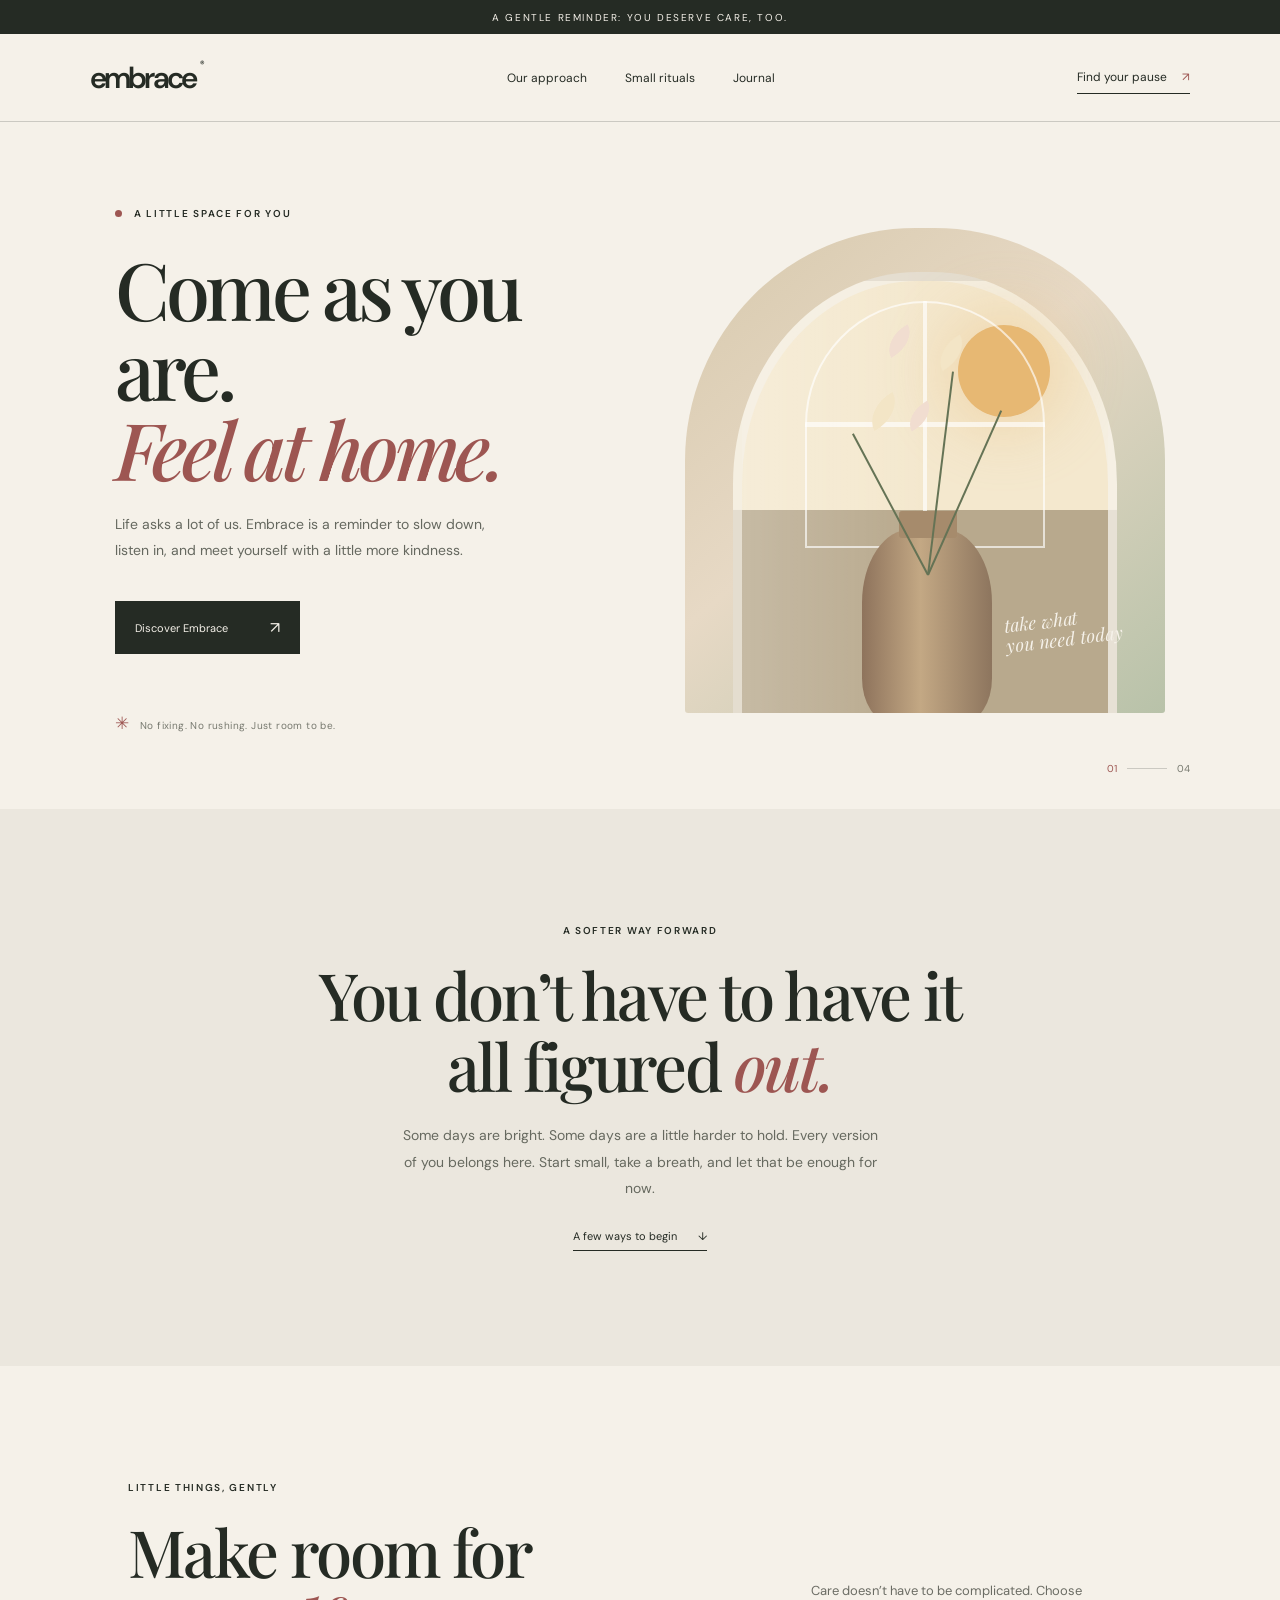
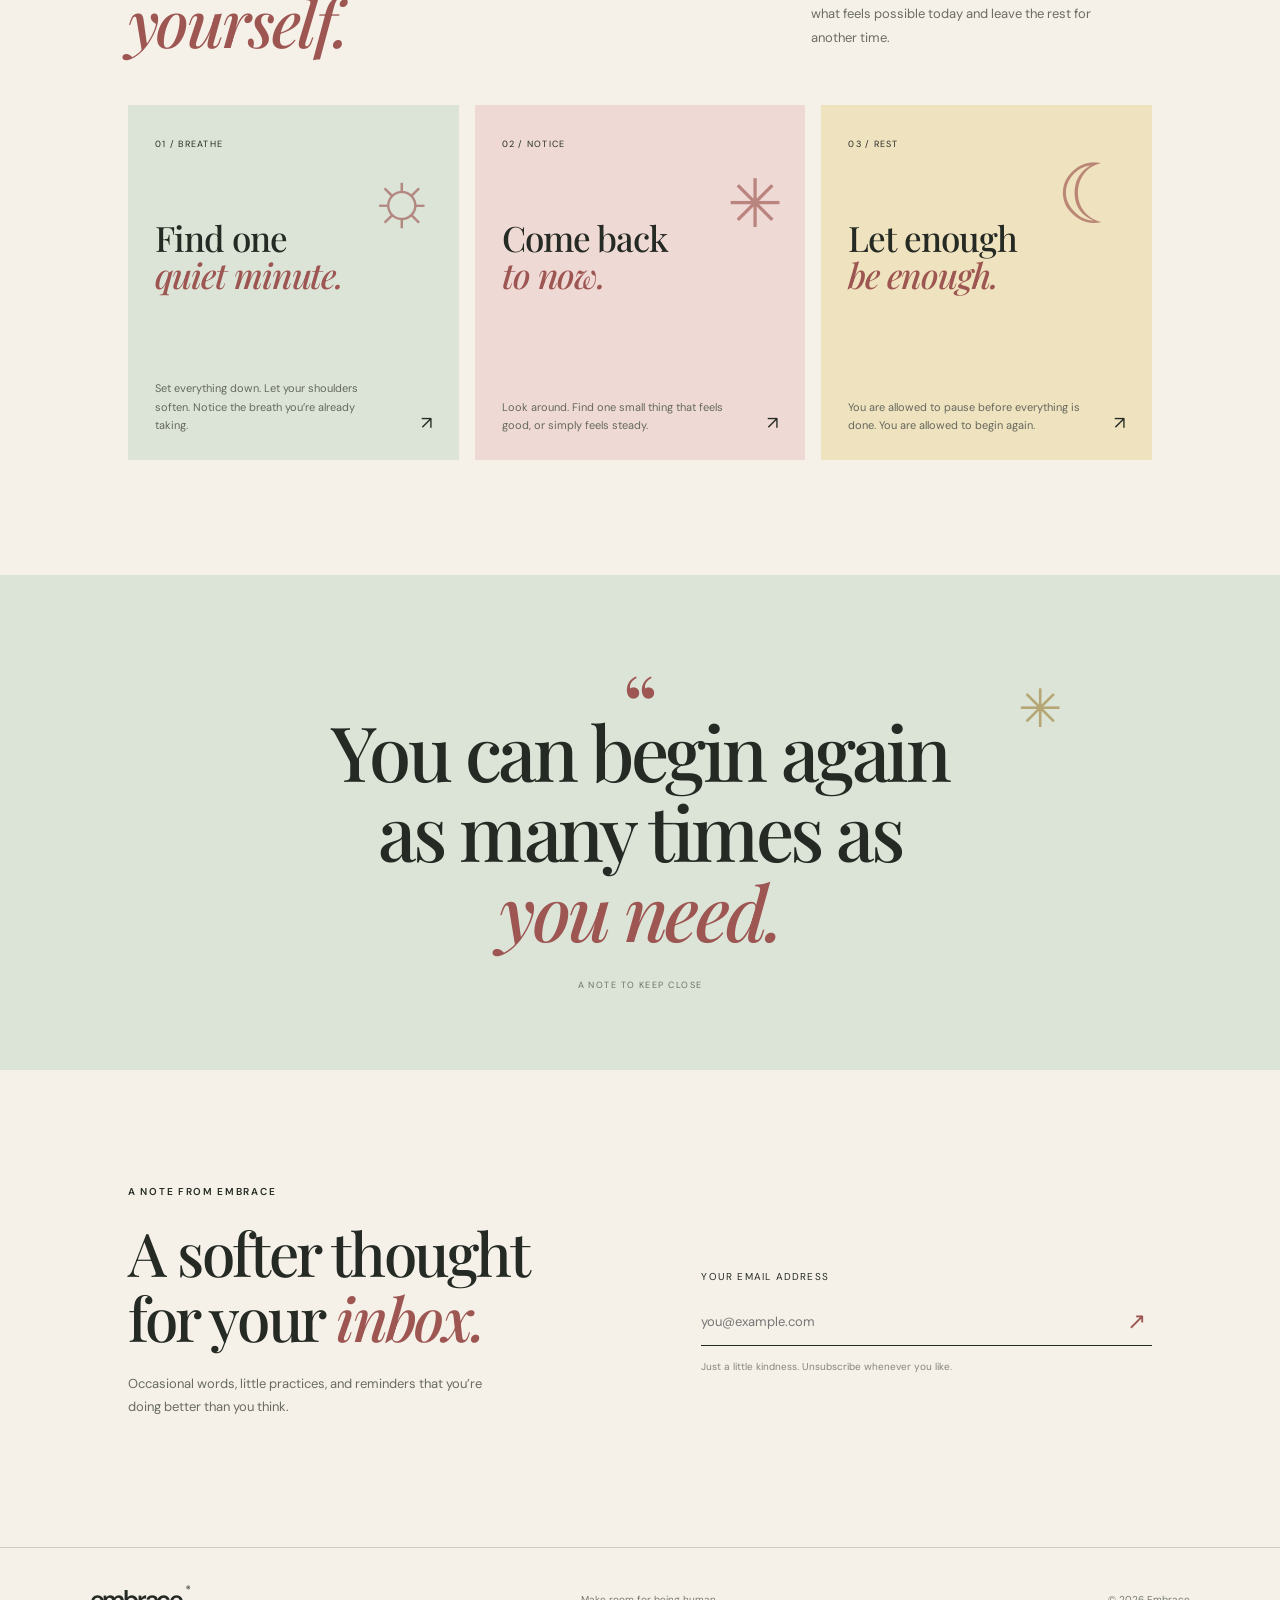
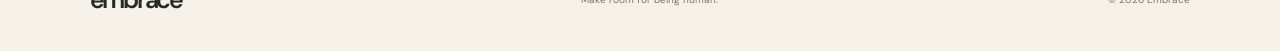
==== embrace/index.html @ df517f42 "Add Embrace wellbeing website" ====
<!doctype html>
<html lang="en">
<head>
  <meta charset="utf-8" />
  <meta name="viewport" content="width=device-width, initial-scale=1" />
  <meta name="theme-color" content="#f5f1e9" />
  <meta name="description" content="Embrace — make room for a softer kind of everyday." />
  <title>Embrace — Room to be yourself</title>
  <link rel="preconnect" href="https://fonts.googleapis.com" />
  <link rel="preconnect" href="https://fonts.gstatic.com" crossorigin />
  <link href="https://fonts.googleapis.com/css2?family=DM+Sans:wght@400;500;600;700&family=Playfair+Display:ital,wght@0,500;0,600;1,500;1,600&display=swap" rel="stylesheet" />
  <link rel="stylesheet" href="style.css" />
</head>
<body>
  <div class="topline">A gentle reminder: you deserve care, too.</div>
  <header class="site-header">
    <a class="wordmark" href="#home" aria-label="Embrace home">embrace<span>®</span></a>
    <button class="menu-toggle" aria-expanded="false" aria-controls="site-nav" aria-label="Open menu"><span></span><span></span></button>
    <nav id="site-nav" aria-label="Main navigation">
      <a href="#philosophy">Our approach</a><a href="#rituals">Small rituals</a><a href="#journal">Journal</a>
    </nav>
    <a class="header-cta" href="#newsletter">Find your pause <span>↗</span></a>
  </header>
  <main id="home">
    <section class="hero">
      <div class="hero-copy">
        <p class="eyebrow"><span class="dot"></span> A little space for you</p>
        <h1>Come as you are.<br /><em>Feel at home.</em></h1>
        <p class="hero-text">Life asks a lot of us. Embrace is a reminder to slow down, listen in, and meet yourself with a little more kindness.</p>
        <a class="button" href="#philosophy">Discover Embrace <span>↗</span></a>
        <div class="hero-note"><span>✳</span> No fixing. No rushing. Just room to be.</div>
      </div>
      <div class="hero-art" role="img" aria-label="Sunlit quiet room with a vase of flowers">
        <div class="art-sun"></div><div class="art-window"></div><div class="art-vase"><i></i><i></i><i></i><b></b></div>
        <div class="art-note">take what<br />you need today</div>
      </div>
      <div class="hero-index"><span>01</span><i></i><span>04</span></div>
    </section>
    <section class="intro section" id="philosophy">
      <p class="eyebrow">A softer way forward</p>
      <h2>You don’t have to have it<br />all figured <em>out.</em></h2>
      <p class="intro-body">Some days are bright. Some days are a little harder to hold. Every version of you belongs here. Start small, take a breath, and let that be enough for now.</p>
      <a class="text-link" href="#rituals">A few ways to begin <span>↓</span></a>
    </section>
    <section class="rituals section" id="rituals">
      <div class="section-heading"><div><p class="eyebrow">Little things, gently</p><h2>Make room for<br /><em>yourself.</em></h2></div><p>Care doesn’t have to be complicated. Choose what feels possible today and leave the rest for another time.</p></div>
      <div class="ritual-grid">
        <article class="ritual-card card-sage"><span class="card-number">01 / BREATHE</span><div class="sun-doodle">☼</div><h3>Find one<br /><em>quiet minute.</em></h3><p>Set everything down. Let your shoulders soften. Notice the breath you’re already taking.</p><a href="#newsletter" aria-label="Explore breathing ritual">↗</a></article>
        <article class="ritual-card card-pink"><span class="card-number">02 / NOTICE</span><div class="flower-doodle">✳</div><h3>Come back<br /><em>to now.</em></h3><p>Look around. Find one small thing that feels good, or simply feels steady.</p><a href="#newsletter" aria-label="Explore mindfulness ritual">↗</a></article>
        <article class="ritual-card card-gold"><span class="card-number">03 / REST</span><div class="moon-doodle">☾</div><h3>Let enough<br /><em>be enough.</em></h3><p>You are allowed to pause before everything is done. You are allowed to begin again.</p><a href="#newsletter" aria-label="Explore rest ritual">↗</a></article>
      </div>
    </section>
    <section class="quote-section" id="journal"><div class="quote-mark">“</div><blockquote>You can begin again<br />as many times as<br /><em>you need.</em></blockquote><p>A note to keep close</p><div class="quote-spark">✳</div></section>
    <section class="newsletter section" id="newsletter">
      <div><p class="eyebrow">A note from Embrace</p><h2>A softer thought<br />for your <em>inbox.</em></h2><p>Occasional words, little practices, and reminders that you’re doing better than you think.</p></div>
      <form id="newsletter-form"><label for="email">Your email address</label><div class="email-field"><input id="email" name="email" type="email" placeholder="you@example.com" required /><button aria-label="Subscribe">↗</button></div><p class="form-note" aria-live="polite">Just a little kindness. Unsubscribe whenever you like.</p></form>
    </section>
  </main>
  <footer><a class="wordmark" href="#home">embrace<span>®</span></a><p>Make room for being human.</p><span>© 2026 Embrace</span></footer>
  <script src="script.js"></script>
</body>
</html>
---- embrace/style.css ----
:root{--ink:#252b24;--paper:#f5f1e9;--sage:#dce4d8;--rose:#efd9d5;--gold:#efe2be;--berry:#9d5652;--line:rgba(37,43,36,.2);--serif:'Playfair Display',Georgia,serif;--sans:'DM Sans',Arial,sans-serif}*{box-sizing:border-box}html{scroll-behavior:smooth}body{margin:0;background:var(--paper);color:var(--ink);font-family:var(--sans);-webkit-font-smoothing:antialiased}.topline{height:34px;background:var(--ink);color:#f5f1e9;display:grid;place-items:center;font-size:10px;letter-spacing:.16em;text-transform:uppercase}.site-header{height:88px;padding:0 7vw;display:flex;align-items:center;justify-content:space-between;border-bottom:1px solid var(--line)}.wordmark{font-size:30px;font-weight:600;letter-spacing:-.09em;text-decoration:none;color:var(--ink)}.wordmark span{font-size:9px;letter-spacing:0;vertical-align:top;margin-left:4px}.site-header nav{display:flex;gap:38px}.site-header nav a,.header-cta{font-size:12px;color:var(--ink);text-decoration:none}.site-header nav a:hover,.text-link:hover{color:var(--berry)}.header-cta{border-bottom:1px solid var(--ink);padding:8px 0}.header-cta span{margin-left:12px;color:var(--berry)}.menu-toggle{display:none}.hero{min-height:680px;padding:85px 9vw 75px;display:grid;grid-template-columns:1.02fr .98fr;align-items:center;position:relative;overflow:hidden}.hero-copy{position:relative;z-index:1}.eyebrow{font-size:10px;font-weight:600;letter-spacing:.17em;text-transform:uppercase}.dot{display:inline-block;background:var(--berry);width:7px;height:7px;border-radius:50%;margin-right:8px}h1,h2,h3,p{margin-top:0}h1,h2,h3,blockquote{font-family:var(--serif);font-weight:500}h1{font-size:clamp(53px,6.2vw,88px);line-height:1.01;letter-spacing:-.055em;margin:28px 0 24px}h1 em,h2 em,h3 em,blockquote em{color:var(--berry);font-weight:500}.hero-text{max-width:390px;color:#65685f;font-size:14px;line-height:1.85}.button{margin-top:23px;background:var(--ink);color:var(--paper);display:inline-flex;align-items:center;gap:42px;padding:16px 20px;text-decoration:none;font-size:11px;transition:background .2s}.button:hover{background:var(--berry)}.button span{font-size:16px}.hero-note{margin-top:58px;color:#77796f;font-size:10px;letter-spacing:.04em}.hero-note span{font-size:17px;color:var(--berry);margin-right:7px}.hero-art{height:485px;max-width:480px;width:100%;justify-self:end;position:relative;background:linear-gradient(140deg,#d7c9ad,#e7d9c5 45%,#b8c2a9);overflow:hidden;border-radius:48% 48% 3px 3px}.hero-art:before{content:"";position:absolute;inset:9% 10% 0;background:linear-gradient(90deg,rgba(255,255,255,.2),transparent 50%),linear-gradient(180deg,#f4e8ce 0 53%,#b8a98d 53%);border:9px solid rgba(245,241,233,.72);border-bottom:0;border-radius:48% 48% 0 0}.art-sun{position:absolute;width:92px;height:92px;border-radius:50%;background:#e7b873;top:20%;right:24%;box-shadow:0 0 55px 20px rgba(231,184,115,.3)}.art-window{position:absolute;top:15%;left:25%;width:50%;height:51%;border:2px solid rgba(255,255,255,.65);border-radius:50% 50% 0 0;background:linear-gradient(90deg,transparent 49%,rgba(255,255,255,.65) 49% 51%,transparent 51%),linear-gradient(180deg,transparent 49%,rgba(255,255,255,.65) 49% 51%,transparent 51%)}.art-vase{position:absolute;bottom:-2%;left:37%;width:27%;height:40%;background:linear-gradient(90deg,#8e735c,#c3a884 45%,#8d755e);border-radius:38% 38% 23% 23%}.art-vase:before{content:"";position:absolute;top:-9%;left:28%;width:45%;height:14%;background:#a68b6c;border-radius:3px}.art-vase i{position:absolute;bottom:76%;left:50%;height:160px;width:2px;background:#657355;transform:rotate(-28deg);transform-origin:bottom}.art-vase i:nth-child(2){transform:rotate(24deg);height:180px}.art-vase i:nth-child(3){transform:rotate(7deg);height:205px}.art-vase b{position:absolute;bottom:154%;left:3%;width:35px;height:25px;background:#f3e5c6;border-radius:100% 0 100% 0;transform:rotate(-30deg);box-shadow:49px -53px 0 -2px #f1ddd0,88px -17px 0 -1px #f3e5c6,29px 22px 0 -3px #f1ddd0}.art-note{position:absolute;bottom:13%;right:9%;font-family:var(--serif);font-style:italic;font-size:18px;line-height:1.1;color:#f5f1e9;transform:rotate(-7deg)}.hero-index{position:absolute;right:7vw;bottom:34px;display:flex;align-items:center;gap:10px;font-size:10px;color:#77796f}.hero-index i{height:1px;width:40px;background:var(--line)}.hero-index span:first-child{color:var(--berry)}.section{padding:115px 10vw}.intro{text-align:center;background:#ebe7de}.intro h2,.section-heading h2,.newsletter h2{font-size:clamp(42px,5.1vw,68px);line-height:1.08;letter-spacing:-.04em;margin:22px 0}.intro-body{max-width:480px;margin:0 auto;color:#66695f;font-size:14px;line-height:1.9}.text-link{display:inline-block;margin-top:27px;padding-bottom:7px;border-bottom:1px solid var(--ink);font-size:11px;color:var(--ink);text-decoration:none}.text-link span{margin-left:18px}.section-heading{display:flex;align-items:end;justify-content:space-between;margin-bottom:48px}.section-heading h2{margin-bottom:0}.section-heading>p{max-width:300px;color:#6b6c64;font-size:13px;line-height:1.8;margin:0 4% 8px 30px}.ritual-grid{display:grid;grid-template-columns:repeat(3,1fr);gap:16px}.ritual-card{min-height:355px;padding:26px 27px;position:relative;overflow:hidden}.card-sage{background:var(--sage)}.card-pink{background:var(--rose)}.card-gold{background:var(--gold)}.card-number{font-size:9px;letter-spacing:.14em}.ritual-card h3{font-size:35px;line-height:1.05;letter-spacing:-.03em;position:absolute;left:27px;top:115px}.ritual-card p{position:absolute;bottom:25px;left:27px;max-width:235px;color:#65685e;font-size:11px;line-height:1.7;margin:0}.ritual-card>a{position:absolute;bottom:25px;right:27px;text-decoration:none;color:var(--ink);font-size:18px}.sun-doodle,.flower-doodle,.moon-doodle{position:absolute;right:22px;top:55px;font-size:76px;line-height:1;color:rgba(157,86,82,.65)}.flower-doodle{font-size:67px;top:66px}.moon-doodle{font-size:83px;top:49px}.quote-section{background:#dce4d8;min-height:495px;position:relative;display:grid;place-content:center;text-align:center;overflow:hidden}.quote-mark{font-family:var(--serif);font-size:88px;color:var(--berry);height:66px}.quote-section blockquote{font-size:clamp(44px,6vw,76px);line-height:1.05;letter-spacing:-.045em;margin:0}.quote-section>p{font-size:9px;text-transform:uppercase;letter-spacing:.16em;margin-top:28px;color:#6b7067}.quote-spark{position:absolute;right:17%;top:20%;font-size:53px;color:#b5a674}.newsletter{display:grid;grid-template-columns:1fr 1fr;gap:12%;align-items:center}.newsletter h2{font-size:clamp(42px,4.7vw,62px)}.newsletter>div>p:last-child{max-width:360px;color:#696b62;font-size:13px;line-height:1.8}.newsletter form{padding-top:30px}.newsletter label{font-size:10px;letter-spacing:.12em;text-transform:uppercase}.email-field{display:flex;border-bottom:1px solid var(--ink);margin-top:13px}.email-field input{background:transparent;border:0;outline:none;padding:15px 0;flex:1;font:13px var(--sans);color:var(--ink)}.email-field button{border:0;background:none;color:var(--berry);font-size:23px;cursor:pointer}.form-note{font-size:10px;color:#85867d;margin-top:14px}footer{border-top:1px solid var(--line);min-height:104px;padding:25px 7vw;display:flex;align-items:center;justify-content:space-between}footer .wordmark{font-size:25px}footer p,footer>span{font-size:10px;color:#77796f;margin:0}
@media(max-width:760px){.site-header{height:72px;padding:0 6vw}.site-header nav{display:none;position:absolute;z-index:5;top:106px;left:0;right:0;background:var(--paper);padding:22px 6vw 30px;border-bottom:1px solid var(--line);flex-direction:column;gap:20px}.site-header.open nav{display:flex}.menu-toggle{display:grid;gap:5px;border:0;background:none;padding:10px;order:3}.menu-toggle span{display:block;width:20px;height:1px;background:var(--ink)}.header-cta{margin-left:auto;margin-right:12px;font-size:10px}.hero{padding:55px 7vw 68px;grid-template-columns:1fr;gap:34px;min-height:auto}.hero-art{height:min(105vw,430px);max-width:100%;justify-self:stretch;grid-row:1}.hero-copy{grid-row:2}.hero-note{margin-top:38px}.hero-index{right:7vw;bottom:20px}.section{padding:78px 7vw}.section-heading{display:block}.section-heading>p{margin:20px 0 0;max-width:390px}.ritual-grid{grid-template-columns:1fr}.ritual-card{min-height:320px}.ritual-card h3{top:100px}.quote-section{min-height:390px}.quote-spark{right:8%;top:12%}.newsletter{grid-template-columns:1fr;gap:15px}.newsletter form{padding-top:5px}footer{padding:23px 7vw;gap:14px;flex-wrap:wrap}footer p{order:3;width:100%}}
@media(prefers-reduced-motion:reduce){html{scroll-behavior:auto}}
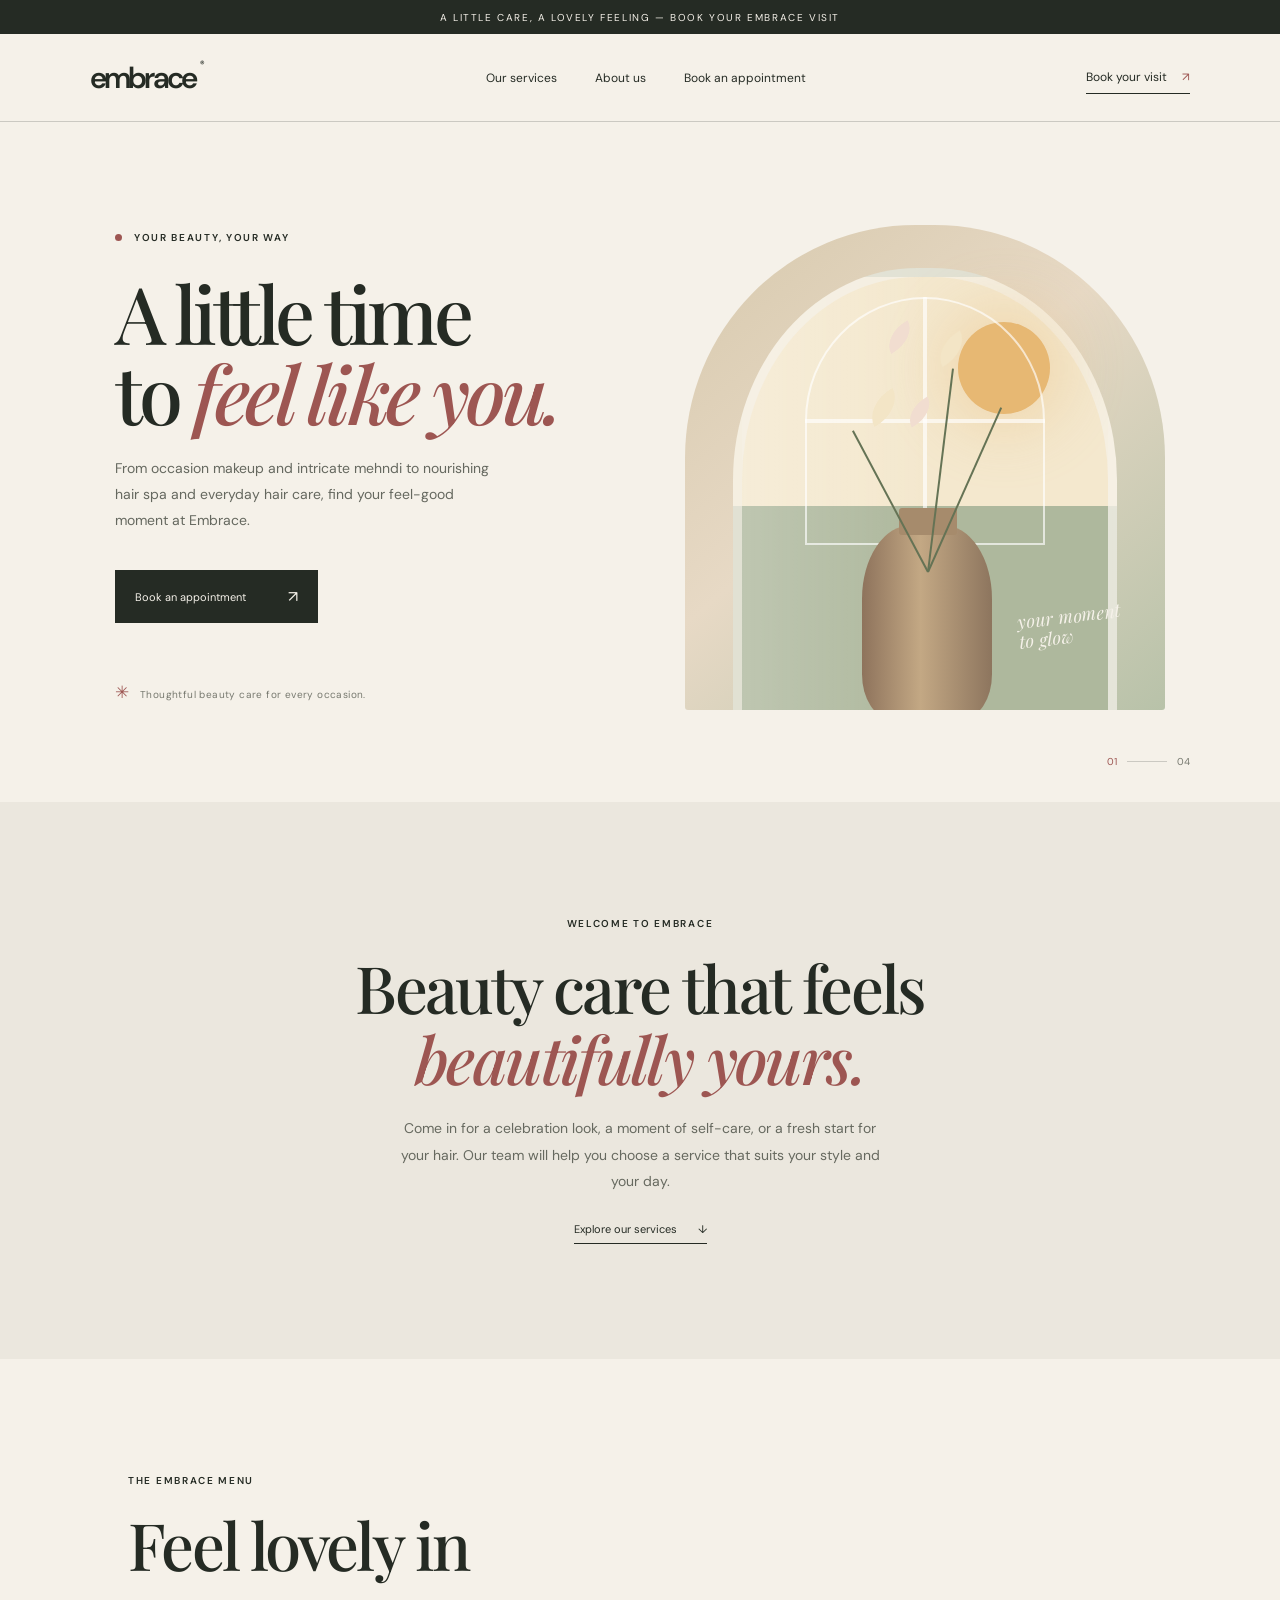
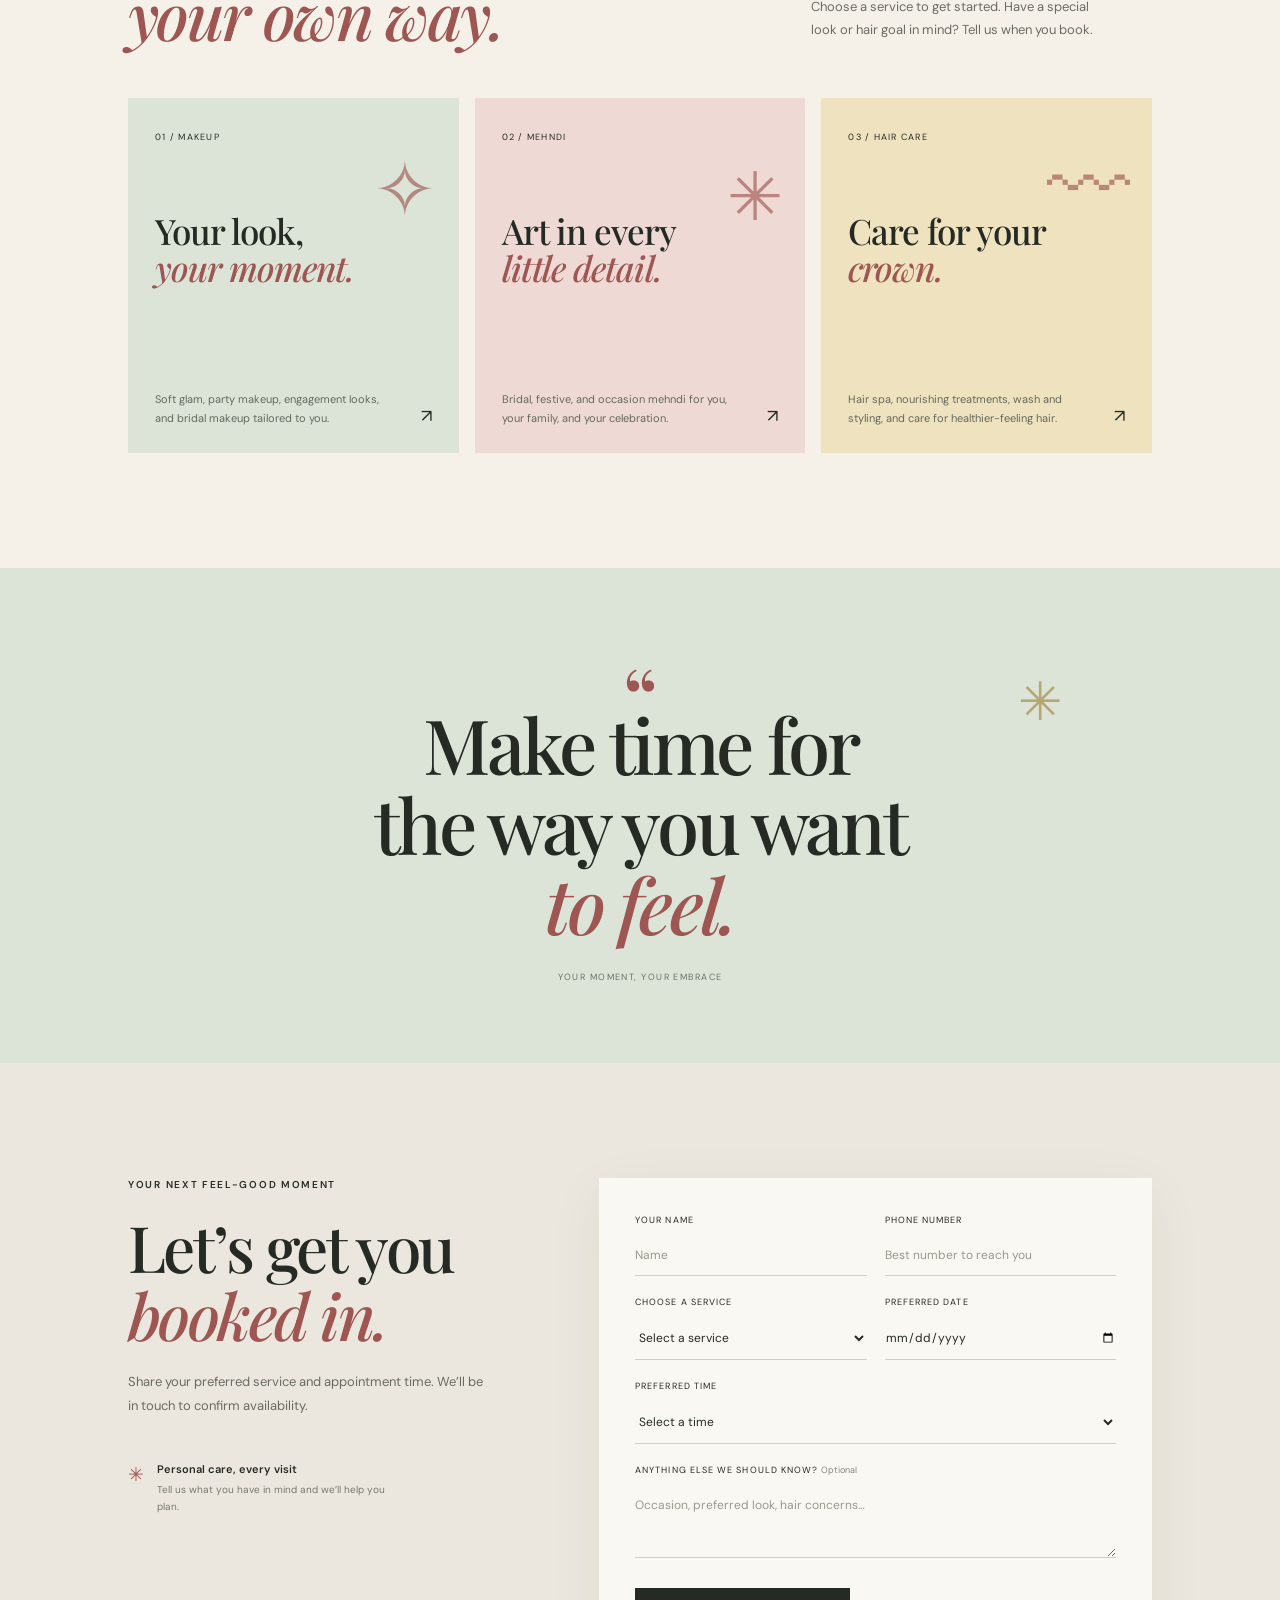
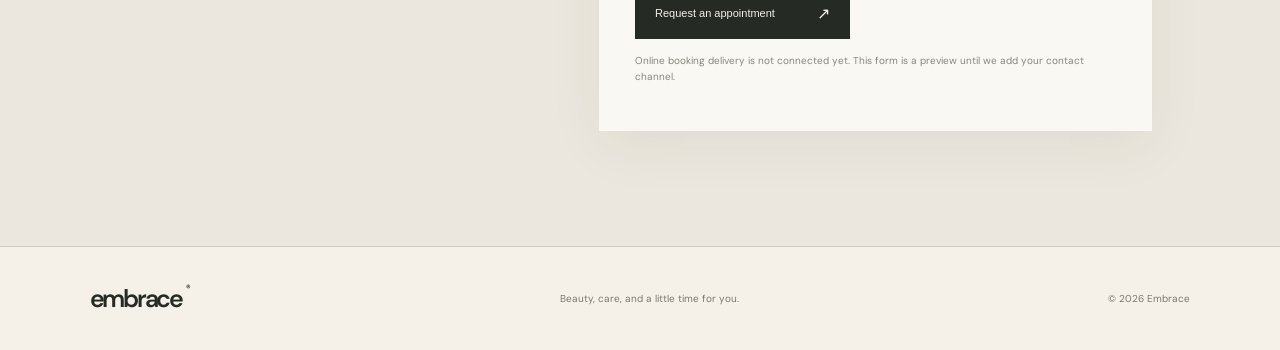
==== commit 5b4becf2: "Adapt Embrace for beauty appointments" ====
--- a/embrace/index.html
+++ b/embrace/index.html
@@ -4,59 +4,65 @@
   <meta charset="utf-8" />
   <meta name="viewport" content="width=device-width, initial-scale=1" />
   <meta name="theme-color" content="#f5f1e9" />
-  <meta name="description" content="Embrace — make room for a softer kind of everyday." />
-  <title>Embrace — Room to be yourself</title>
+  <meta name="description" content="Book makeup, mehndi, hair spa, and hair care services with Embrace." />
+  <title>Embrace Beauty — Makeup, Mehndi & Hair Care</title>
   <link rel="preconnect" href="https://fonts.googleapis.com" />
   <link rel="preconnect" href="https://fonts.gstatic.com" crossorigin />
   <link href="https://fonts.googleapis.com/css2?family=DM+Sans:wght@400;500;600;700&family=Playfair+Display:ital,wght@0,500;0,600;1,500;1,600&display=swap" rel="stylesheet" />
   <link rel="stylesheet" href="style.css" />
 </head>
 <body>
-  <div class="topline">A gentle reminder: you deserve care, too.</div>
+  <div class="topline">A little care, a lovely feeling — book your Embrace visit</div>
   <header class="site-header">
     <a class="wordmark" href="#home" aria-label="Embrace home">embrace<span>®</span></a>
     <button class="menu-toggle" aria-expanded="false" aria-controls="site-nav" aria-label="Open menu"><span></span><span></span></button>
     <nav id="site-nav" aria-label="Main navigation">
-      <a href="#philosophy">Our approach</a><a href="#rituals">Small rituals</a><a href="#journal">Journal</a>
+      <a href="#services">Our services</a><a href="#about">About us</a><a href="#booking">Book an appointment</a>
     </nav>
-    <a class="header-cta" href="#newsletter">Find your pause <span>↗</span></a>
+    <a class="header-cta" href="#booking">Book your visit <span>↗</span></a>
   </header>
   <main id="home">
     <section class="hero">
       <div class="hero-copy">
-        <p class="eyebrow"><span class="dot"></span> A little space for you</p>
-        <h1>Come as you are.<br /><em>Feel at home.</em></h1>
-        <p class="hero-text">Life asks a lot of us. Embrace is a reminder to slow down, listen in, and meet yourself with a little more kindness.</p>
-        <a class="button" href="#philosophy">Discover Embrace <span>↗</span></a>
-        <div class="hero-note"><span>✳</span> No fixing. No rushing. Just room to be.</div>
+        <p class="eyebrow"><span class="dot"></span> Your beauty, your way</p>
+        <h1>A little time<br />to <em>feel like you.</em></h1>
+        <p class="hero-text">From occasion makeup and intricate mehndi to nourishing hair spa and everyday hair care, find your feel-good moment at Embrace.</p>
+        <a class="button" href="#booking">Book an appointment <span>↗</span></a>
+        <div class="hero-note"><span>✳</span> Thoughtful beauty care for every occasion.</div>
       </div>
-      <div class="hero-art" role="img" aria-label="Sunlit quiet room with a vase of flowers">
+      <div class="hero-art beauty-art" role="img" aria-label="Warm, sunlit beauty studio illustration">
         <div class="art-sun"></div><div class="art-window"></div><div class="art-vase"><i></i><i></i><i></i><b></b></div>
-        <div class="art-note">take what<br />you need today</div>
+        <div class="art-note">your moment<br />to glow</div>
       </div>
       <div class="hero-index"><span>01</span><i></i><span>04</span></div>
     </section>
-    <section class="intro section" id="philosophy">
-      <p class="eyebrow">A softer way forward</p>
-      <h2>You don’t have to have it<br />all figured <em>out.</em></h2>
-      <p class="intro-body">Some days are bright. Some days are a little harder to hold. Every version of you belongs here. Start small, take a breath, and let that be enough for now.</p>
-      <a class="text-link" href="#rituals">A few ways to begin <span>↓</span></a>
+    <section class="intro section" id="about">
+      <p class="eyebrow">Welcome to Embrace</p>
+      <h2>Beauty care that feels<br /><em>beautifully yours.</em></h2>
+      <p class="intro-body">Come in for a celebration look, a moment of self-care, or a fresh start for your hair. Our team will help you choose a service that suits your style and your day.</p>
+      <a class="text-link" href="#services">Explore our services <span>↓</span></a>
     </section>
-    <section class="rituals section" id="rituals">
-      <div class="section-heading"><div><p class="eyebrow">Little things, gently</p><h2>Make room for<br /><em>yourself.</em></h2></div><p>Care doesn’t have to be complicated. Choose what feels possible today and leave the rest for another time.</p></div>
+    <section class="rituals section" id="services">
+      <div class="section-heading"><div><p class="eyebrow">The Embrace menu</p><h2>Feel lovely in<br /><em>your own way.</em></h2></div><p>Choose a service to get started. Have a special look or hair goal in mind? Tell us when you book.</p></div>
       <div class="ritual-grid">
-        <article class="ritual-card card-sage"><span class="card-number">01 / BREATHE</span><div class="sun-doodle">☼</div><h3>Find one<br /><em>quiet minute.</em></h3><p>Set everything down. Let your shoulders soften. Notice the breath you’re already taking.</p><a href="#newsletter" aria-label="Explore breathing ritual">↗</a></article>
-        <article class="ritual-card card-pink"><span class="card-number">02 / NOTICE</span><div class="flower-doodle">✳</div><h3>Come back<br /><em>to now.</em></h3><p>Look around. Find one small thing that feels good, or simply feels steady.</p><a href="#newsletter" aria-label="Explore mindfulness ritual">↗</a></article>
-        <article class="ritual-card card-gold"><span class="card-number">03 / REST</span><div class="moon-doodle">☾</div><h3>Let enough<br /><em>be enough.</em></h3><p>You are allowed to pause before everything is done. You are allowed to begin again.</p><a href="#newsletter" aria-label="Explore rest ritual">↗</a></article>
+        <article class="ritual-card card-sage"><span class="card-number">01 / MAKEUP</span><div class="sun-doodle">✧</div><h3>Your look,<br /><em>your moment.</em></h3><p>Soft glam, party makeup, engagement looks, and bridal makeup tailored to you.</p><a href="#booking" aria-label="Book makeup">↗</a></article>
+        <article class="ritual-card card-pink"><span class="card-number">02 / MEHNDI</span><div class="flower-doodle">✳</div><h3>Art in every<br /><em>little detail.</em></h3><p>Bridal, festive, and occasion mehndi for you, your family, and your celebration.</p><a href="#booking" aria-label="Book mehndi">↗</a></article>
+        <article class="ritual-card card-gold"><span class="card-number">03 / HAIR CARE</span><div class="moon-doodle">〰</div><h3>Care for your<br /><em>crown.</em></h3><p>Hair spa, nourishing treatments, wash and styling, and care for healthier-feeling hair.</p><a href="#booking" aria-label="Book hair care">↗</a></article>
       </div>
     </section>
-    <section class="quote-section" id="journal"><div class="quote-mark">“</div><blockquote>You can begin again<br />as many times as<br /><em>you need.</em></blockquote><p>A note to keep close</p><div class="quote-spark">✳</div></section>
-    <section class="newsletter section" id="newsletter">
-      <div><p class="eyebrow">A note from Embrace</p><h2>A softer thought<br />for your <em>inbox.</em></h2><p>Occasional words, little practices, and reminders that you’re doing better than you think.</p></div>
-      <form id="newsletter-form"><label for="email">Your email address</label><div class="email-field"><input id="email" name="email" type="email" placeholder="you@example.com" required /><button aria-label="Subscribe">↗</button></div><p class="form-note" aria-live="polite">Just a little kindness. Unsubscribe whenever you like.</p></form>
+    <section class="quote-section" id="journal"><div class="quote-mark">“</div><blockquote>Make time for<br />the way you want<br /><em>to feel.</em></blockquote><p>Your moment, your Embrace</p><div class="quote-spark">✳</div></section>
+    <section class="booking section" id="booking">
+      <div class="booking-copy"><p class="eyebrow">Your next feel-good moment</p><h2>Let’s get you<br /><em>booked in.</em></h2><p>Share your preferred service and appointment time. We’ll be in touch to confirm availability.</p><div class="booking-promise"><span>✳</span><div><strong>Personal care, every visit</strong><small>Tell us what you have in mind and we’ll help you plan.</small></div></div></div>
+      <form id="booking-form" class="booking-form">
+        <div class="field-row"><div class="field"><label for="customer-name">Your name</label><input id="customer-name" name="name" autocomplete="name" placeholder="Name" required /></div><div class="field"><label for="customer-phone">Phone number</label><input id="customer-phone" name="phone" type="tel" autocomplete="tel" placeholder="Best number to reach you" required /></div></div>
+        <div class="field-row"><div class="field"><label for="service">Choose a service</label><select id="service" name="service" required><option value="" disabled selected>Select a service</option><option>Makeup</option><option>Bridal makeup</option><option>Party or occasion makeup</option><option>Mehndi</option><option>Bridal mehndi</option><option>Hair spa</option><option>Hair care treatment</option><option>Hair wash and styling</option></select></div><div class="field"><label for="appointment-date">Preferred date</label><input id="appointment-date" name="date" type="date" required /></div></div>
+        <div class="field"><label for="appointment-time">Preferred time</label><select id="appointment-time" name="time" required><option value="" disabled selected>Select a time</option><option>Morning (9 am–12 pm)</option><option>Afternoon (12 pm–4 pm)</option><option>Evening (4 pm–8 pm)</option></select></div>
+        <div class="field"><label for="booking-notes">Anything else we should know? <span>Optional</span></label><textarea id="booking-notes" name="notes" rows="3" placeholder="Occasion, preferred look, hair concerns…"></textarea></div>
+        <button class="button booking-submit" type="submit">Request an appointment <span>↗</span></button><p class="form-note" aria-live="polite">Online booking delivery is not connected yet. This form is a preview until we add your contact channel.</p>
+      </form>
     </section>
   </main>
-  <footer><a class="wordmark" href="#home">embrace<span>®</span></a><p>Make room for being human.</p><span>© 2026 Embrace</span></footer>
+  <footer><a class="wordmark" href="#home">embrace<span>®</span></a><p>Beauty, care, and a little time for you.</p><span>© 2026 Embrace</span></footer>
   <script src="script.js"></script>
 </body>
 </html>
--- a/embrace/style.css
+++ b/embrace/style.css
@@ -1,3 +1,8 @@
 :root{--ink:#252b24;--paper:#f5f1e9;--sage:#dce4d8;--rose:#efd9d5;--gold:#efe2be;--berry:#9d5652;--line:rgba(37,43,36,.2);--serif:'Playfair Display',Georgia,serif;--sans:'DM Sans',Arial,sans-serif}*{box-sizing:border-box}html{scroll-behavior:smooth}body{margin:0;background:var(--paper);color:var(--ink);font-family:var(--sans);-webkit-font-smoothing:antialiased}.topline{height:34px;background:var(--ink);color:#f5f1e9;display:grid;place-items:center;font-size:10px;letter-spacing:.16em;text-transform:uppercase}.site-header{height:88px;padding:0 7vw;display:flex;align-items:center;justify-content:space-between;border-bottom:1px solid var(--line)}.wordmark{font-size:30px;font-weight:600;letter-spacing:-.09em;text-decoration:none;color:var(--ink)}.wordmark span{font-size:9px;letter-spacing:0;vertical-align:top;margin-left:4px}.site-header nav{display:flex;gap:38px}.site-header nav a,.header-cta{font-size:12px;color:var(--ink);text-decoration:none}.site-header nav a:hover,.text-link:hover{color:var(--berry)}.header-cta{border-bottom:1px solid var(--ink);padding:8px 0}.header-cta span{margin-left:12px;color:var(--berry)}.menu-toggle{display:none}.hero{min-height:680px;padding:85px 9vw 75px;display:grid;grid-template-columns:1.02fr .98fr;align-items:center;position:relative;overflow:hidden}.hero-copy{position:relative;z-index:1}.eyebrow{font-size:10px;font-weight:600;letter-spacing:.17em;text-transform:uppercase}.dot{display:inline-block;background:var(--berry);width:7px;height:7px;border-radius:50%;margin-right:8px}h1,h2,h3,p{margin-top:0}h1,h2,h3,blockquote{font-family:var(--serif);font-weight:500}h1{font-size:clamp(53px,6.2vw,88px);line-height:1.01;letter-spacing:-.055em;margin:28px 0 24px}h1 em,h2 em,h3 em,blockquote em{color:var(--berry);font-weight:500}.hero-text{max-width:390px;color:#65685f;font-size:14px;line-height:1.85}.button{margin-top:23px;background:var(--ink);color:var(--paper);display:inline-flex;align-items:center;gap:42px;padding:16px 20px;text-decoration:none;font-size:11px;transition:background .2s}.button:hover{background:var(--berry)}.button span{font-size:16px}.hero-note{margin-top:58px;color:#77796f;font-size:10px;letter-spacing:.04em}.hero-note span{font-size:17px;color:var(--berry);margin-right:7px}.hero-art{height:485px;max-width:480px;width:100%;justify-self:end;position:relative;background:linear-gradient(140deg,#d7c9ad,#e7d9c5 45%,#b8c2a9);overflow:hidden;border-radius:48% 48% 3px 3px}.hero-art:before{content:"";position:absolute;inset:9% 10% 0;background:linear-gradient(90deg,rgba(255,255,255,.2),transparent 50%),linear-gradient(180deg,#f4e8ce 0 53%,#b8a98d 53%);border:9px solid rgba(245,241,233,.72);border-bottom:0;border-radius:48% 48% 0 0}.art-sun{position:absolute;width:92px;height:92px;border-radius:50%;background:#e7b873;top:20%;right:24%;box-shadow:0 0 55px 20px rgba(231,184,115,.3)}.art-window{position:absolute;top:15%;left:25%;width:50%;height:51%;border:2px solid rgba(255,255,255,.65);border-radius:50% 50% 0 0;background:linear-gradient(90deg,transparent 49%,rgba(255,255,255,.65) 49% 51%,transparent 51%),linear-gradient(180deg,transparent 49%,rgba(255,255,255,.65) 49% 51%,transparent 51%)}.art-vase{position:absolute;bottom:-2%;left:37%;width:27%;height:40%;background:linear-gradient(90deg,#8e735c,#c3a884 45%,#8d755e);border-radius:38% 38% 23% 23%}.art-vase:before{content:"";position:absolute;top:-9%;left:28%;width:45%;height:14%;background:#a68b6c;border-radius:3px}.art-vase i{position:absolute;bottom:76%;left:50%;height:160px;width:2px;background:#657355;transform:rotate(-28deg);transform-origin:bottom}.art-vase i:nth-child(2){transform:rotate(24deg);height:180px}.art-vase i:nth-child(3){transform:rotate(7deg);height:205px}.art-vase b{position:absolute;bottom:154%;left:3%;width:35px;height:25px;background:#f3e5c6;border-radius:100% 0 100% 0;transform:rotate(-30deg);box-shadow:49px -53px 0 -2px #f1ddd0,88px -17px 0 -1px #f3e5c6,29px 22px 0 -3px #f1ddd0}.art-note{position:absolute;bottom:13%;right:9%;font-family:var(--serif);font-style:italic;font-size:18px;line-height:1.1;color:#f5f1e9;transform:rotate(-7deg)}.hero-index{position:absolute;right:7vw;bottom:34px;display:flex;align-items:center;gap:10px;font-size:10px;color:#77796f}.hero-index i{height:1px;width:40px;background:var(--line)}.hero-index span:first-child{color:var(--berry)}.section{padding:115px 10vw}.intro{text-align:center;background:#ebe7de}.intro h2,.section-heading h2,.newsletter h2{font-size:clamp(42px,5.1vw,68px);line-height:1.08;letter-spacing:-.04em;margin:22px 0}.intro-body{max-width:480px;margin:0 auto;color:#66695f;font-size:14px;line-height:1.9}.text-link{display:inline-block;margin-top:27px;padding-bottom:7px;border-bottom:1px solid var(--ink);font-size:11px;color:var(--ink);text-decoration:none}.text-link span{margin-left:18px}.section-heading{display:flex;align-items:end;justify-content:space-between;margin-bottom:48px}.section-heading h2{margin-bottom:0}.section-heading>p{max-width:300px;color:#6b6c64;font-size:13px;line-height:1.8;margin:0 4% 8px 30px}.ritual-grid{display:grid;grid-template-columns:repeat(3,1fr);gap:16px}.ritual-card{min-height:355px;padding:26px 27px;position:relative;overflow:hidden}.card-sage{background:var(--sage)}.card-pink{background:var(--rose)}.card-gold{background:var(--gold)}.card-number{font-size:9px;letter-spacing:.14em}.ritual-card h3{font-size:35px;line-height:1.05;letter-spacing:-.03em;position:absolute;left:27px;top:115px}.ritual-card p{position:absolute;bottom:25px;left:27px;max-width:235px;color:#65685e;font-size:11px;line-height:1.7;margin:0}.ritual-card>a{position:absolute;bottom:25px;right:27px;text-decoration:none;color:var(--ink);font-size:18px}.sun-doodle,.flower-doodle,.moon-doodle{position:absolute;right:22px;top:55px;font-size:76px;line-height:1;color:rgba(157,86,82,.65)}.flower-doodle{font-size:67px;top:66px}.moon-doodle{font-size:83px;top:49px}.quote-section{background:#dce4d8;min-height:495px;position:relative;display:grid;place-content:center;text-align:center;overflow:hidden}.quote-mark{font-family:var(--serif);font-size:88px;color:var(--berry);height:66px}.quote-section blockquote{font-size:clamp(44px,6vw,76px);line-height:1.05;letter-spacing:-.045em;margin:0}.quote-section>p{font-size:9px;text-transform:uppercase;letter-spacing:.16em;margin-top:28px;color:#6b7067}.quote-spark{position:absolute;right:17%;top:20%;font-size:53px;color:#b5a674}.newsletter{display:grid;grid-template-columns:1fr 1fr;gap:12%;align-items:center}.newsletter h2{font-size:clamp(42px,4.7vw,62px)}.newsletter>div>p:last-child{max-width:360px;color:#696b62;font-size:13px;line-height:1.8}.newsletter form{padding-top:30px}.newsletter label{font-size:10px;letter-spacing:.12em;text-transform:uppercase}.email-field{display:flex;border-bottom:1px solid var(--ink);margin-top:13px}.email-field input{background:transparent;border:0;outline:none;padding:15px 0;flex:1;font:13px var(--sans);color:var(--ink)}.email-field button{border:0;background:none;color:var(--berry);font-size:23px;cursor:pointer}.form-note{font-size:10px;color:#85867d;margin-top:14px}footer{border-top:1px solid var(--line);min-height:104px;padding:25px 7vw;display:flex;align-items:center;justify-content:space-between}footer .wordmark{font-size:25px}footer p,footer>span{font-size:10px;color:#77796f;margin:0}
 @media(max-width:760px){.site-header{height:72px;padding:0 6vw}.site-header nav{display:none;position:absolute;z-index:5;top:106px;left:0;right:0;background:var(--paper);padding:22px 6vw 30px;border-bottom:1px solid var(--line);flex-direction:column;gap:20px}.site-header.open nav{display:flex}.menu-toggle{display:grid;gap:5px;border:0;background:none;padding:10px;order:3}.menu-toggle span{display:block;width:20px;height:1px;background:var(--ink)}.header-cta{margin-left:auto;margin-right:12px;font-size:10px}.hero{padding:55px 7vw 68px;grid-template-columns:1fr;gap:34px;min-height:auto}.hero-art{height:min(105vw,430px);max-width:100%;justify-self:stretch;grid-row:1}.hero-copy{grid-row:2}.hero-note{margin-top:38px}.hero-index{right:7vw;bottom:20px}.section{padding:78px 7vw}.section-heading{display:block}.section-heading>p{margin:20px 0 0;max-width:390px}.ritual-grid{grid-template-columns:1fr}.ritual-card{min-height:320px}.ritual-card h3{top:100px}.quote-section{min-height:390px}.quote-spark{right:8%;top:12%}.newsletter{grid-template-columns:1fr;gap:15px}.newsletter form{padding-top:5px}footer{padding:23px 7vw;gap:14px;flex-wrap:wrap}footer p{order:3;width:100%}}
 @media(prefers-reduced-motion:reduce){html{scroll-behavior:auto}}
+
+/* Embrace beauty booking */
+.beauty-art:before{background:linear-gradient(90deg,rgba(255,255,255,.2),transparent 50%),linear-gradient(180deg,#f4e8ce 0 53%,#aeb89d 53%)}
+.booking{background:#ebe7de;display:grid;grid-template-columns:.8fr 1.2fr;gap:10%;align-items:start}.booking-copy h2{font-size:clamp(44px,5vw,68px);line-height:1.06;letter-spacing:-.04em;margin:22px 0}.booking-copy>p:not(.eyebrow){max-width:360px;color:#696b62;font-size:13px;line-height:1.8}.booking-promise{display:flex;gap:13px;align-items:flex-start;margin-top:45px}.booking-promise>span{font-size:19px;color:var(--berry)}.booking-promise strong,.booking-promise small{display:block}.booking-promise strong{font-size:11px;font-weight:600}.booking-promise small{font-size:10px;line-height:1.7;color:#77796f;margin-top:5px;max-width:245px}.booking-form{background:#faf8f2;padding:36px;box-shadow:0 15px 55px rgba(50,44,34,.06)}.field-row{display:grid;grid-template-columns:1fr 1fr;gap:18px}.field{margin-bottom:20px}.field label{display:block;font-size:9px;letter-spacing:.12em;text-transform:uppercase;margin-bottom:9px}.field label span{color:#85867d;text-transform:none;letter-spacing:0}.field input,.field select,.field textarea{width:100%;border:0;border-bottom:1px solid var(--line);border-radius:0;background:transparent;padding:12px 0;color:var(--ink);font:12px var(--sans);outline:none}.field input:focus,.field select:focus,.field textarea:focus{border-color:var(--berry)}.field textarea{resize:vertical}.field input::placeholder,.field textarea::placeholder{color:#99998f}.booking-submit{border:0;cursor:pointer;margin-top:5px}.booking-form .form-note{min-height:15px;line-height:1.6}.booking-form .form-note.is-success{color:#526b4c}
+@media(max-width:760px){.booking{grid-template-columns:1fr;gap:28px}.booking-promise{margin-top:28px}.booking-form{padding:24px 20px}.field-row{grid-template-columns:1fr;gap:0}}
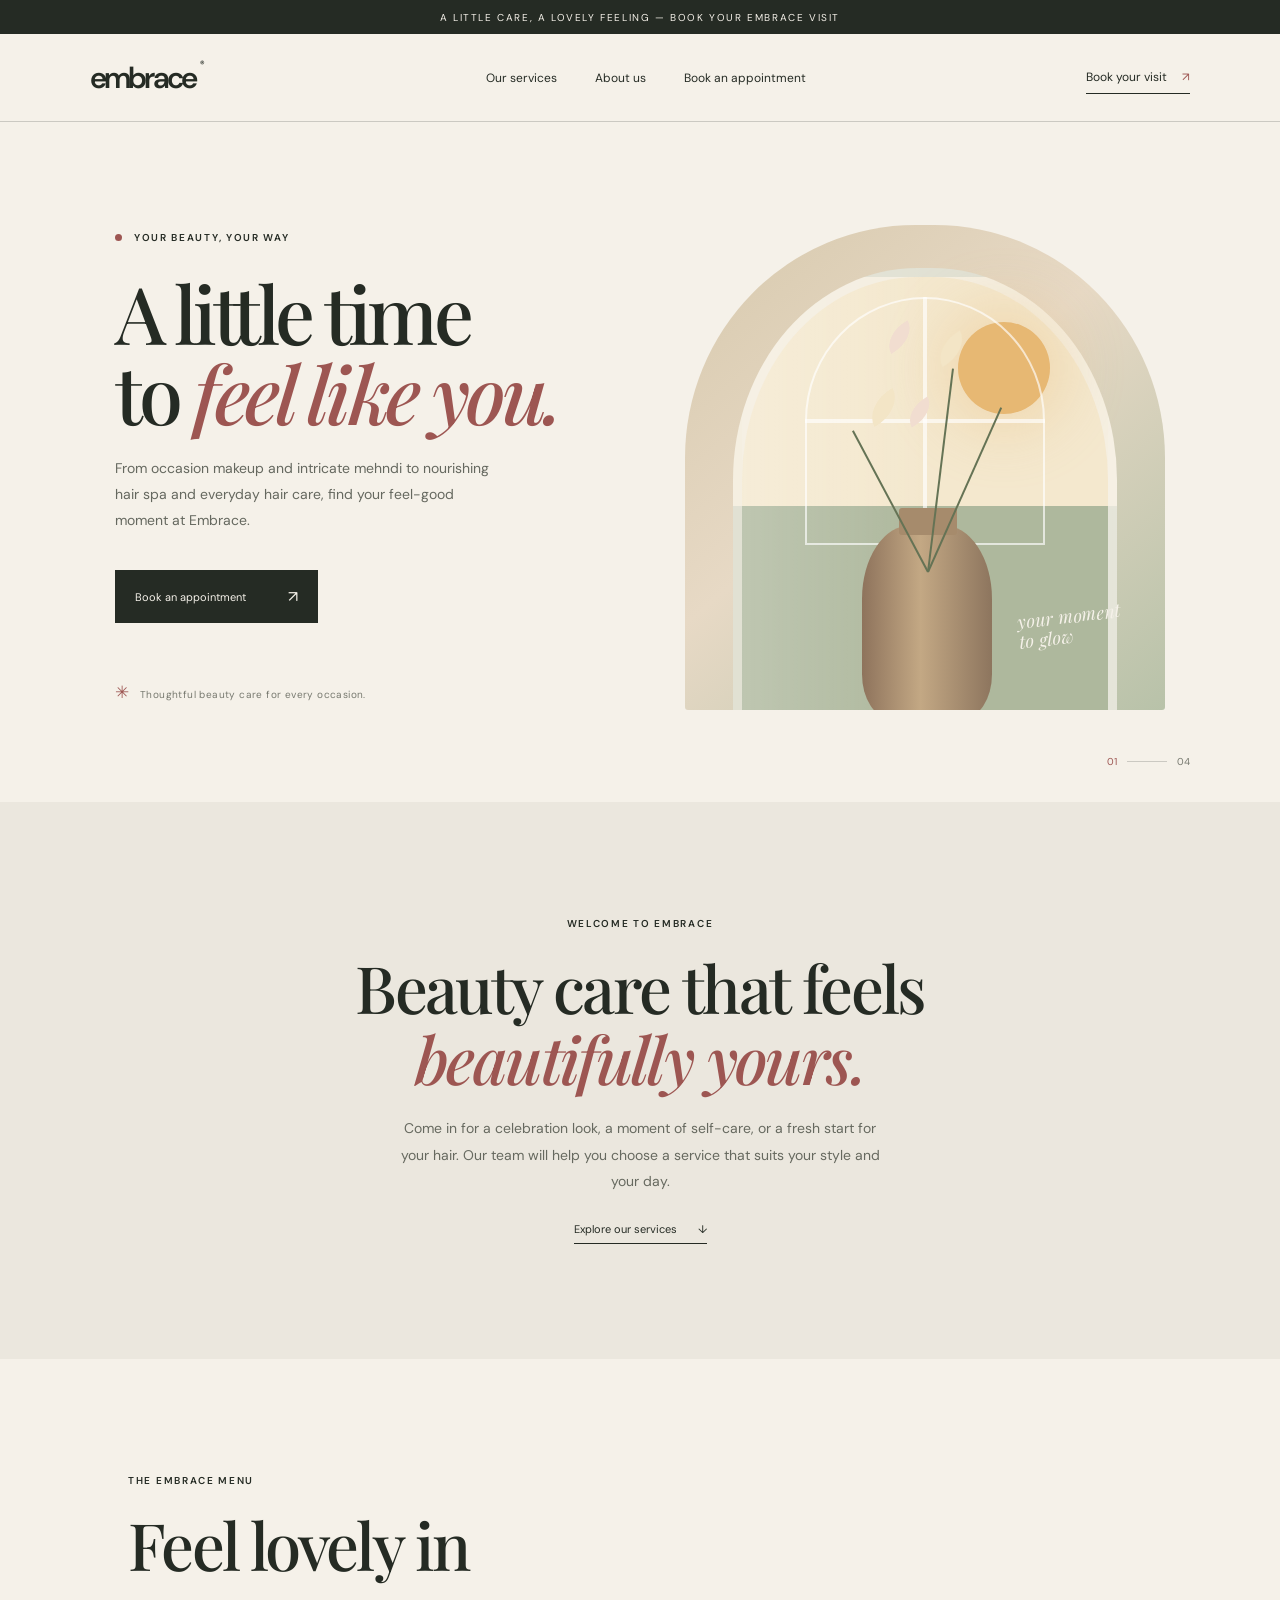
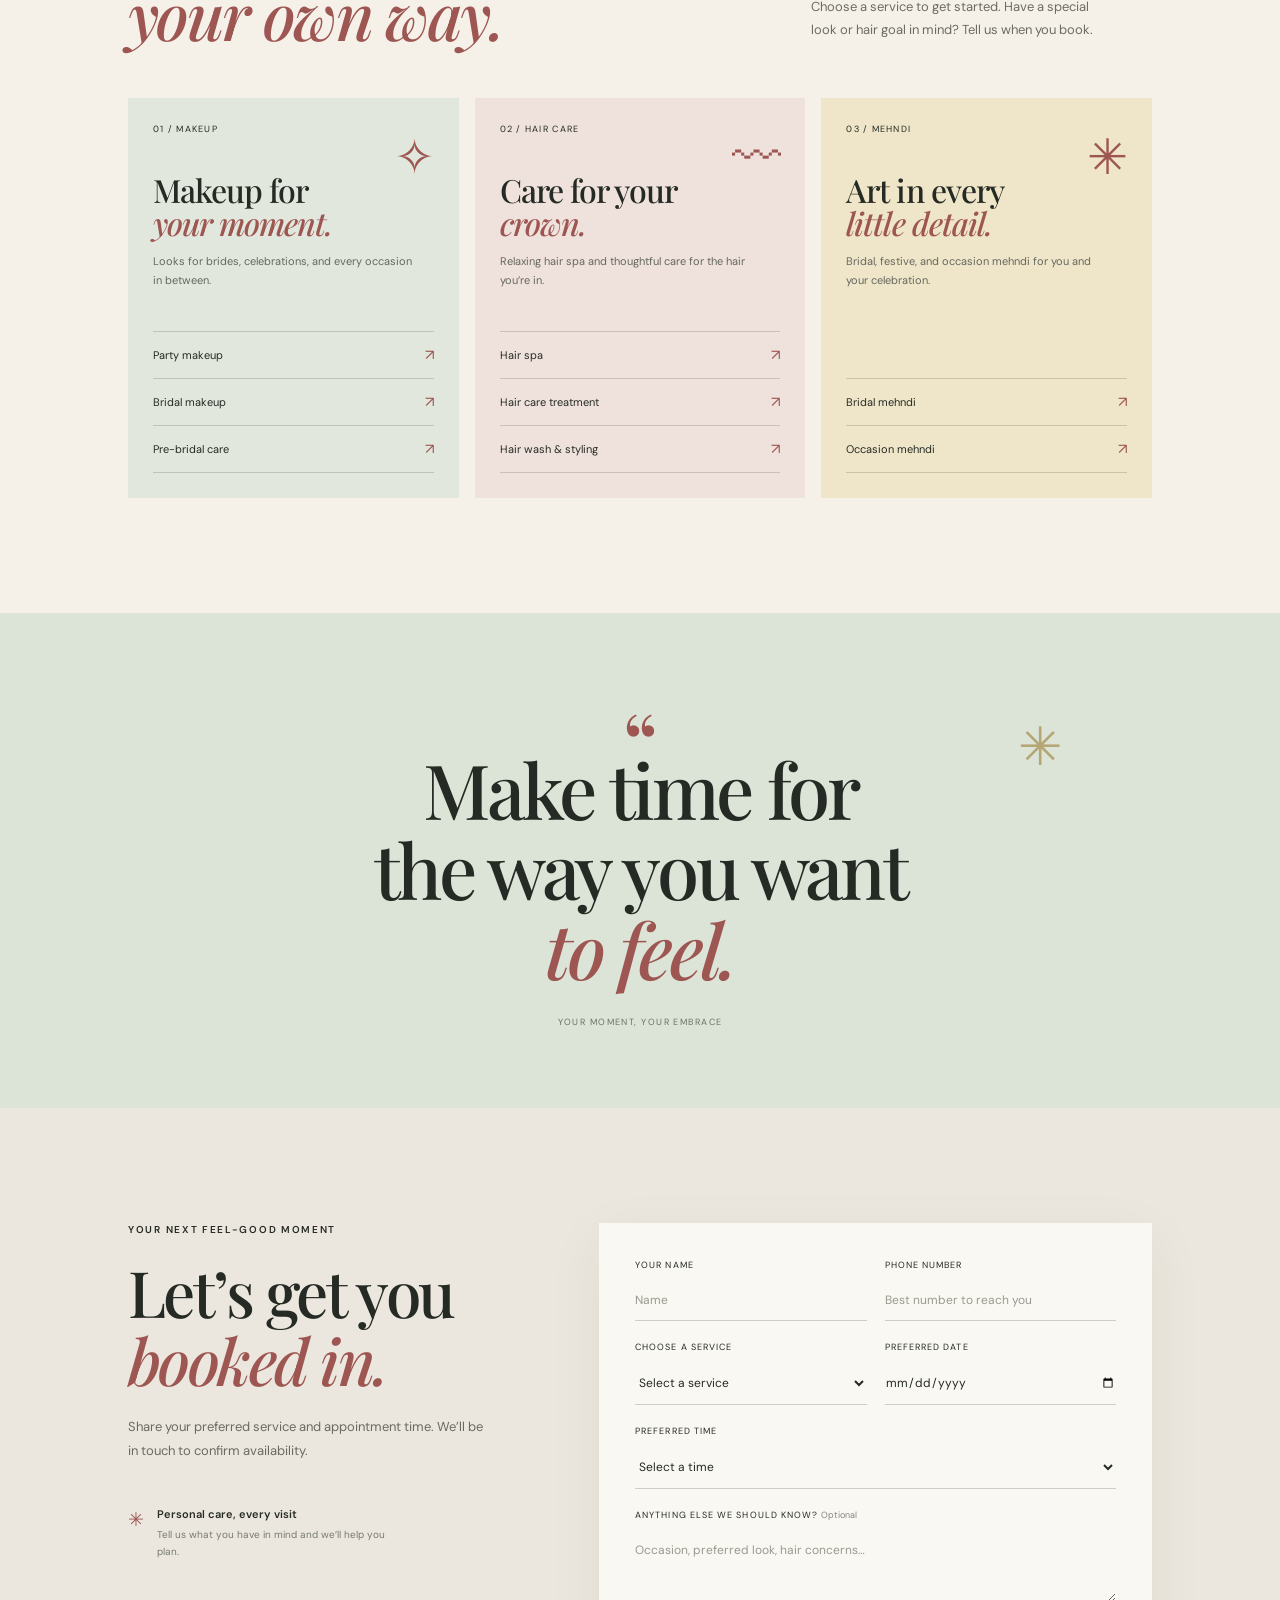
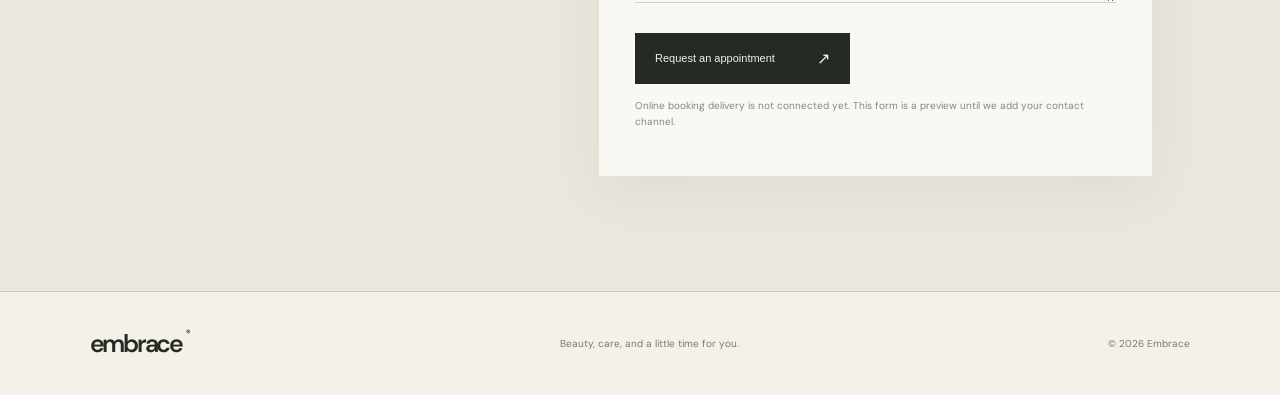
==== commit 6f7c219d: "Organize Embrace booking by service category" ====
--- a/embrace/index.html
+++ b/embrace/index.html
@@ -44,10 +44,10 @@
     </section>
     <section class="rituals section" id="services">
       <div class="section-heading"><div><p class="eyebrow">The Embrace menu</p><h2>Feel lovely in<br /><em>your own way.</em></h2></div><p>Choose a service to get started. Have a special look or hair goal in mind? Tell us when you book.</p></div>
-      <div class="ritual-grid">
-        <article class="ritual-card card-sage"><span class="card-number">01 / MAKEUP</span><div class="sun-doodle">✧</div><h3>Your look,<br /><em>your moment.</em></h3><p>Soft glam, party makeup, engagement looks, and bridal makeup tailored to you.</p><a href="#booking" aria-label="Book makeup">↗</a></article>
-        <article class="ritual-card card-pink"><span class="card-number">02 / MEHNDI</span><div class="flower-doodle">✳</div><h3>Art in every<br /><em>little detail.</em></h3><p>Bridal, festive, and occasion mehndi for you, your family, and your celebration.</p><a href="#booking" aria-label="Book mehndi">↗</a></article>
-        <article class="ritual-card card-gold"><span class="card-number">03 / HAIR CARE</span><div class="moon-doodle">〰</div><h3>Care for your<br /><em>crown.</em></h3><p>Hair spa, nourishing treatments, wash and styling, and care for healthier-feeling hair.</p><a href="#booking" aria-label="Book hair care">↗</a></article>
+      <div class="booking-categories">
+        <article class="booking-category category-makeup"><span class="card-number">01 / MAKEUP</span><div class="category-icon">✧</div><h3>Makeup for<br /><em>your moment.</em></h3><p>Looks for brides, celebrations, and every occasion in between.</p><div class="category-options"><button type="button" data-book-service="Party makeup">Party makeup <span>↗</span></button><button type="button" data-book-service="Bridal makeup">Bridal makeup <span>↗</span></button><button type="button" data-book-service="Pre-bridal care">Pre-bridal care <span>↗</span></button></div></article>
+        <article class="booking-category category-hair"><span class="card-number">02 / HAIR CARE</span><div class="category-icon">〰</div><h3>Care for your<br /><em>crown.</em></h3><p>Relaxing hair spa and thoughtful care for the hair you’re in.</p><div class="category-options"><button type="button" data-book-service="Hair spa">Hair spa <span>↗</span></button><button type="button" data-book-service="Hair care treatment">Hair care treatment <span>↗</span></button><button type="button" data-book-service="Hair wash and styling">Hair wash & styling <span>↗</span></button></div></article>
+        <article class="booking-category category-mehndi"><span class="card-number">03 / MEHNDI</span><div class="category-icon">✳</div><h3>Art in every<br /><em>little detail.</em></h3><p>Bridal, festive, and occasion mehndi for you and your celebration.</p><div class="category-options"><button type="button" data-book-service="Bridal mehndi">Bridal mehndi <span>↗</span></button><button type="button" data-book-service="Occasion mehndi">Occasion mehndi <span>↗</span></button></div></article>
       </div>
     </section>
     <section class="quote-section" id="journal"><div class="quote-mark">“</div><blockquote>Make time for<br />the way you want<br /><em>to feel.</em></blockquote><p>Your moment, your Embrace</p><div class="quote-spark">✳</div></section>
@@ -55,7 +55,7 @@
       <div class="booking-copy"><p class="eyebrow">Your next feel-good moment</p><h2>Let’s get you<br /><em>booked in.</em></h2><p>Share your preferred service and appointment time. We’ll be in touch to confirm availability.</p><div class="booking-promise"><span>✳</span><div><strong>Personal care, every visit</strong><small>Tell us what you have in mind and we’ll help you plan.</small></div></div></div>
       <form id="booking-form" class="booking-form">
         <div class="field-row"><div class="field"><label for="customer-name">Your name</label><input id="customer-name" name="name" autocomplete="name" placeholder="Name" required /></div><div class="field"><label for="customer-phone">Phone number</label><input id="customer-phone" name="phone" type="tel" autocomplete="tel" placeholder="Best number to reach you" required /></div></div>
-        <div class="field-row"><div class="field"><label for="service">Choose a service</label><select id="service" name="service" required><option value="" disabled selected>Select a service</option><option>Makeup</option><option>Bridal makeup</option><option>Party or occasion makeup</option><option>Mehndi</option><option>Bridal mehndi</option><option>Hair spa</option><option>Hair care treatment</option><option>Hair wash and styling</option></select></div><div class="field"><label for="appointment-date">Preferred date</label><input id="appointment-date" name="date" type="date" required /></div></div>
+        <div class="field-row"><div class="field"><label for="service">Choose a service</label><select id="service" name="service" required><option value="" disabled selected>Select a service</option><optgroup label="Makeup"><option>Party makeup</option><option>Bridal makeup</option><option>Pre-bridal care</option></optgroup><optgroup label="Hair care"><option>Hair spa</option><option>Hair care treatment</option><option>Hair wash and styling</option></optgroup><optgroup label="Mehndi"><option>Bridal mehndi</option><option>Occasion mehndi</option></optgroup></select></div><div class="field"><label for="appointment-date">Preferred date</label><input id="appointment-date" name="date" type="date" required /></div></div>
         <div class="field"><label for="appointment-time">Preferred time</label><select id="appointment-time" name="time" required><option value="" disabled selected>Select a time</option><option>Morning (9 am–12 pm)</option><option>Afternoon (12 pm–4 pm)</option><option>Evening (4 pm–8 pm)</option></select></div>
         <div class="field"><label for="booking-notes">Anything else we should know? <span>Optional</span></label><textarea id="booking-notes" name="notes" rows="3" placeholder="Occasion, preferred look, hair concerns…"></textarea></div>
         <button class="button booking-submit" type="submit">Request an appointment <span>↗</span></button><p class="form-note" aria-live="polite">Online booking delivery is not connected yet. This form is a preview until we add your contact channel.</p>
--- a/embrace/style.css
+++ b/embrace/style.css
@@ -6,3 +6,6 @@
 .beauty-art:before{background:linear-gradient(90deg,rgba(255,255,255,.2),transparent 50%),linear-gradient(180deg,#f4e8ce 0 53%,#aeb89d 53%)}
 .booking{background:#ebe7de;display:grid;grid-template-columns:.8fr 1.2fr;gap:10%;align-items:start}.booking-copy h2{font-size:clamp(44px,5vw,68px);line-height:1.06;letter-spacing:-.04em;margin:22px 0}.booking-copy>p:not(.eyebrow){max-width:360px;color:#696b62;font-size:13px;line-height:1.8}.booking-promise{display:flex;gap:13px;align-items:flex-start;margin-top:45px}.booking-promise>span{font-size:19px;color:var(--berry)}.booking-promise strong,.booking-promise small{display:block}.booking-promise strong{font-size:11px;font-weight:600}.booking-promise small{font-size:10px;line-height:1.7;color:#77796f;margin-top:5px;max-width:245px}.booking-form{background:#faf8f2;padding:36px;box-shadow:0 15px 55px rgba(50,44,34,.06)}.field-row{display:grid;grid-template-columns:1fr 1fr;gap:18px}.field{margin-bottom:20px}.field label{display:block;font-size:9px;letter-spacing:.12em;text-transform:uppercase;margin-bottom:9px}.field label span{color:#85867d;text-transform:none;letter-spacing:0}.field input,.field select,.field textarea{width:100%;border:0;border-bottom:1px solid var(--line);border-radius:0;background:transparent;padding:12px 0;color:var(--ink);font:12px var(--sans);outline:none}.field input:focus,.field select:focus,.field textarea:focus{border-color:var(--berry)}.field textarea{resize:vertical}.field input::placeholder,.field textarea::placeholder{color:#99998f}.booking-submit{border:0;cursor:pointer;margin-top:5px}.booking-form .form-note{min-height:15px;line-height:1.6}.booking-form .form-note.is-success{color:#526b4c}
 @media(max-width:760px){.booking{grid-template-columns:1fr;gap:28px}.booking-promise{margin-top:28px}.booking-form{padding:24px 20px}.field-row{grid-template-columns:1fr;gap:0}}
+.booking-categories{display:grid;grid-template-columns:repeat(3,minmax(0,1fr));gap:16px}.booking-category{min-height:400px;padding:25px;background:#e1e7dc;position:relative;display:flex;flex-direction:column}.category-hair{background:#efe1dc}.category-mehndi{background:#efe5c8}.category-icon{position:absolute;top:35px;right:24px;font-size:49px;line-height:1;color:var(--berry)}.booking-category h3{font-size:32px;line-height:1.05;letter-spacing:-.03em;margin:38px 0 12px}.booking-category>p{max-width:265px;color:#65685e;font-size:11px;line-height:1.7;min-height:40px}.category-options{margin-top:auto;border-top:1px solid rgba(37,43,36,.18)}.category-options button{width:100%;padding:13px 0;background:none;border:0;border-bottom:1px solid rgba(37,43,36,.18);display:flex;align-items:center;justify-content:space-between;text-align:left;color:var(--ink);font:11px var(--sans);cursor:pointer;transition:color .2s,padding .2s}.category-options button span{color:var(--berry);font-size:15px}.category-options button:hover{color:var(--berry);padding-left:4px}
+@media(max-width:900px){.booking-categories{grid-template-columns:1fr 1fr}.booking-category:last-child{grid-column:1/-1}}
+@media(max-width:600px){.booking-categories{grid-template-columns:1fr}.booking-category:last-child{grid-column:auto}.booking-category{min-height:360px}}
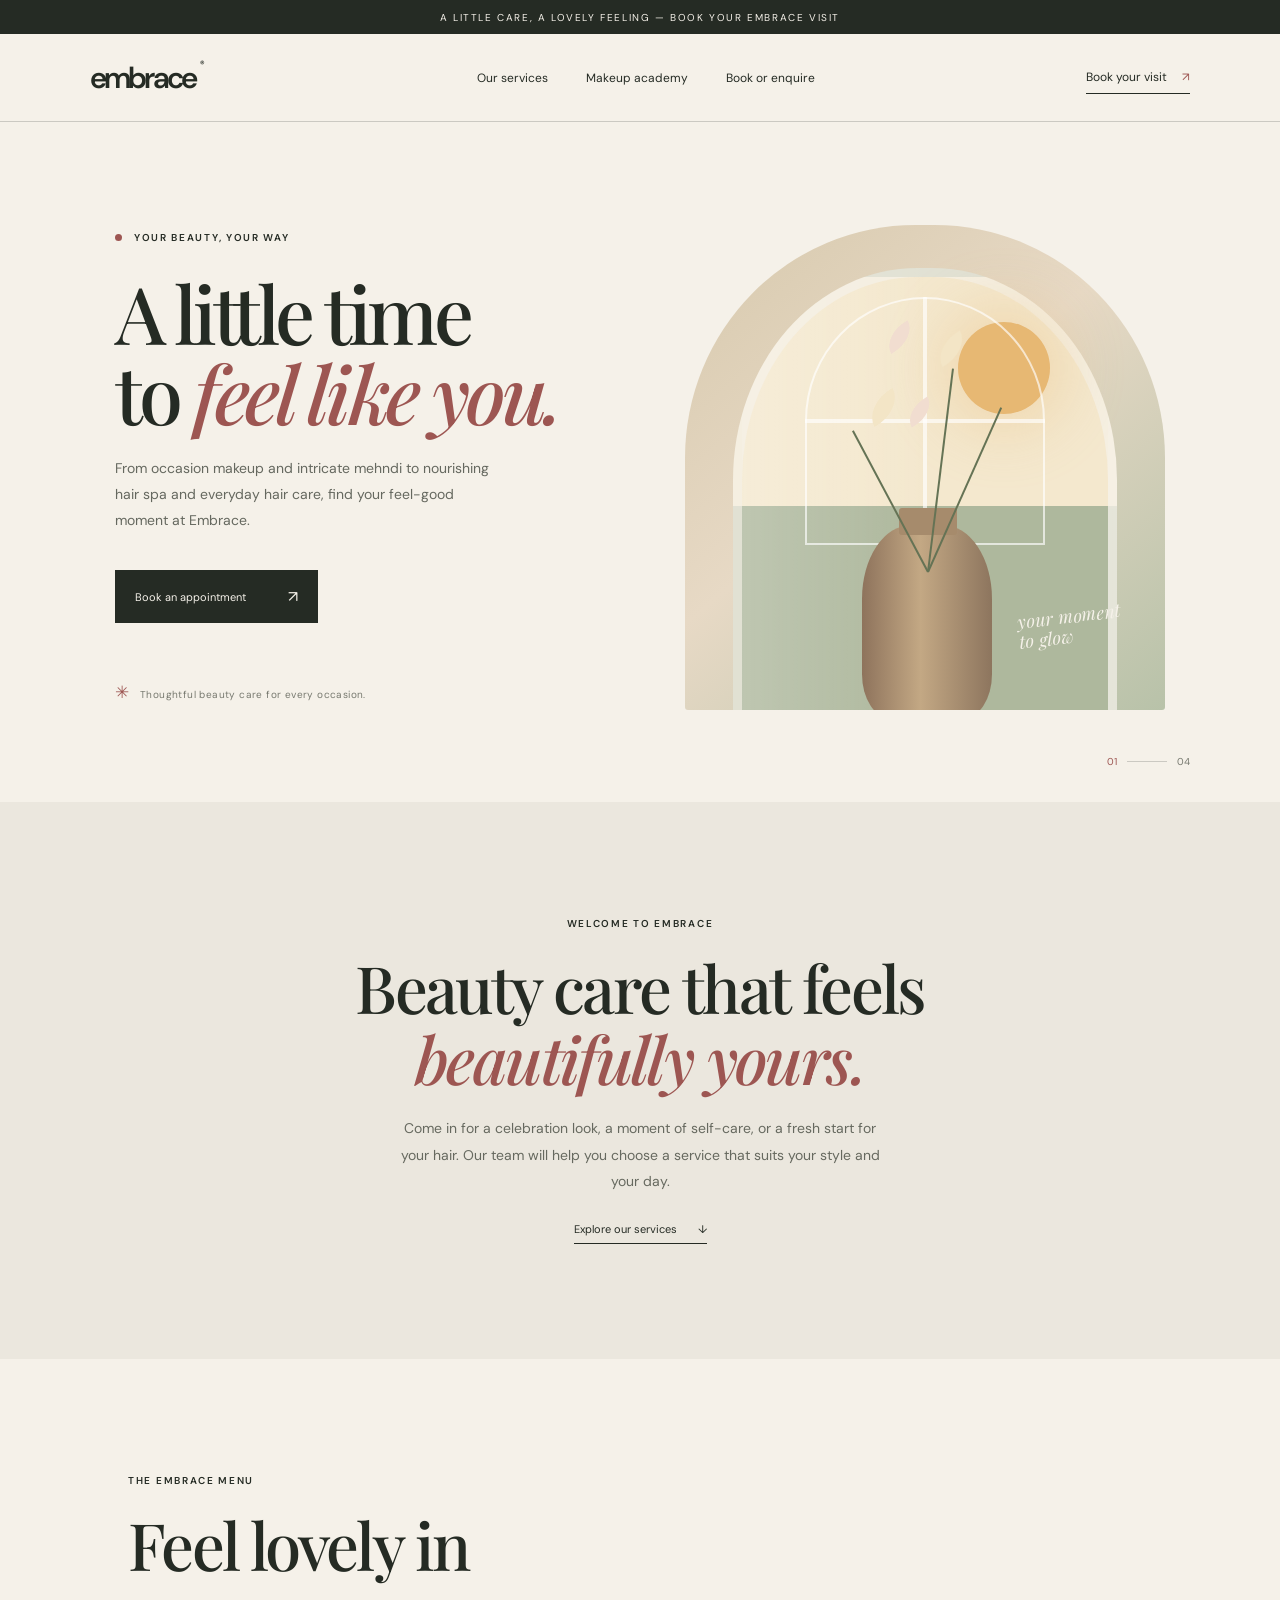
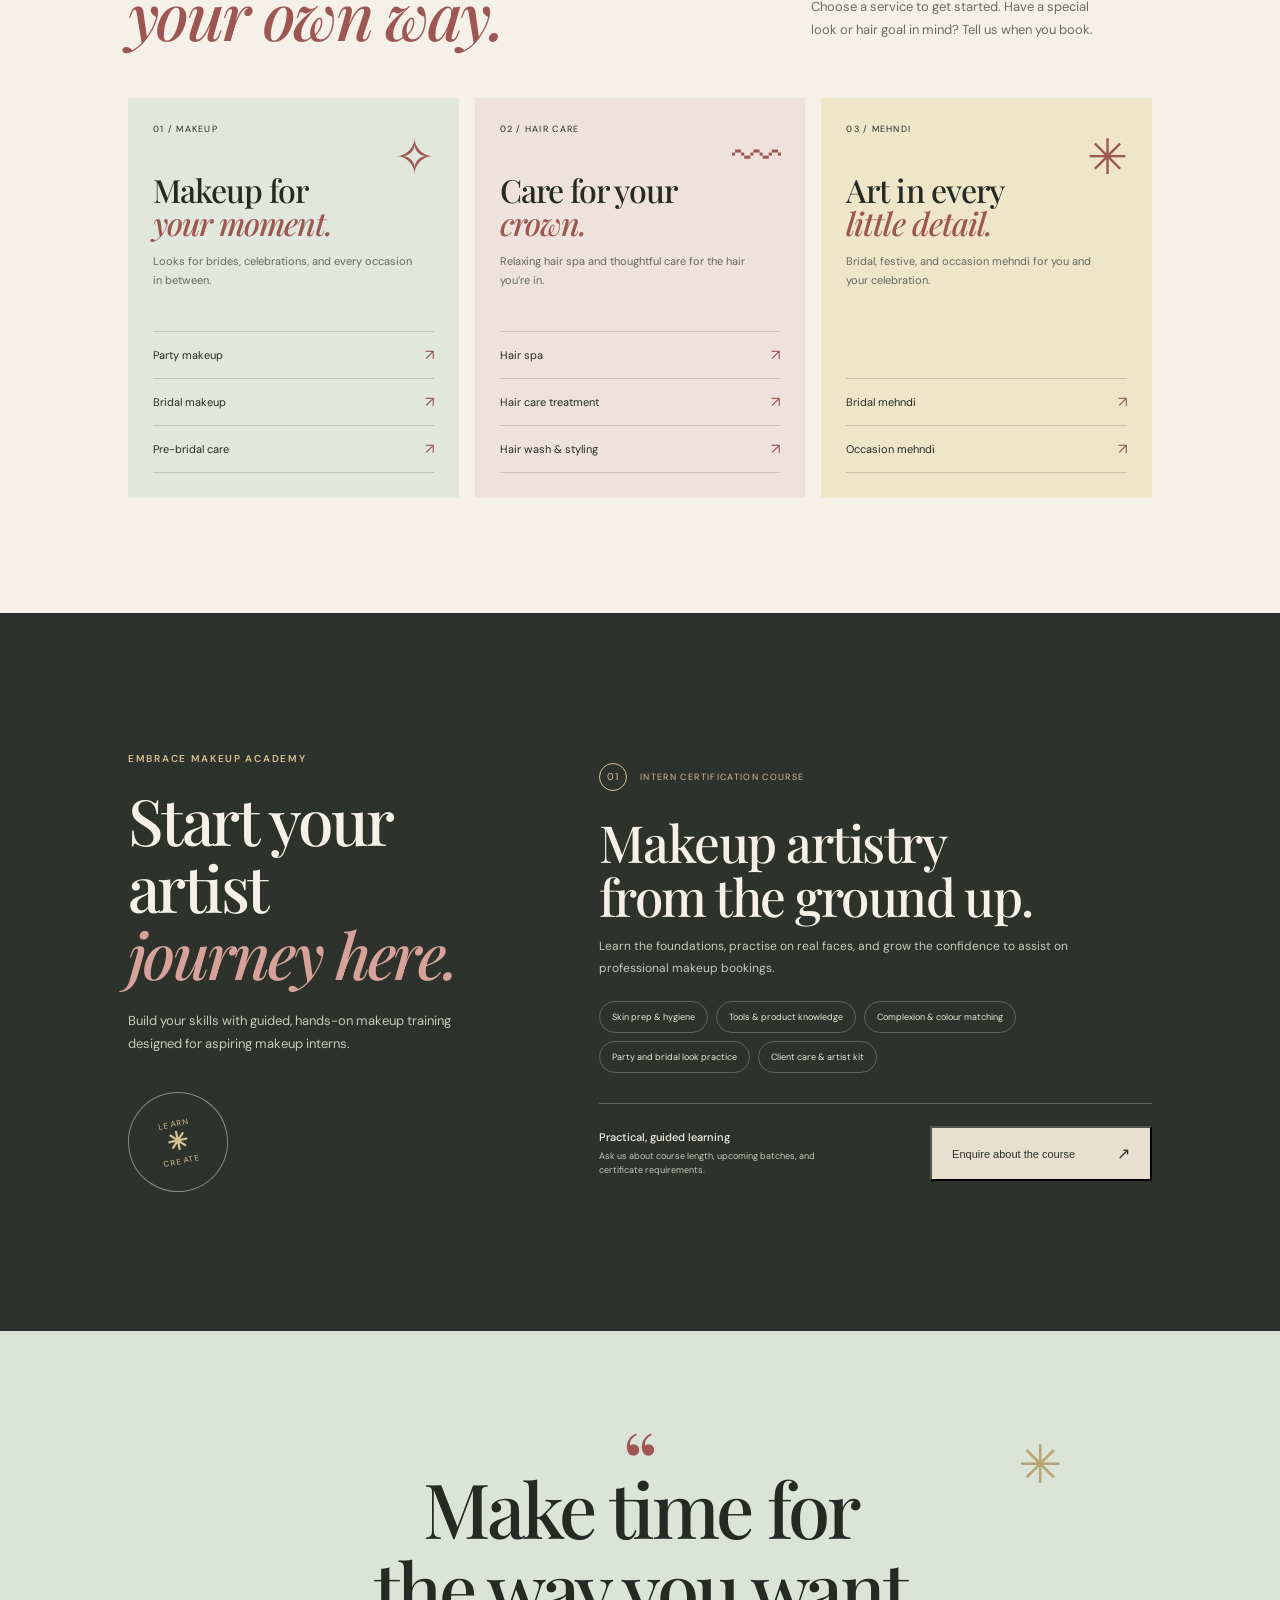
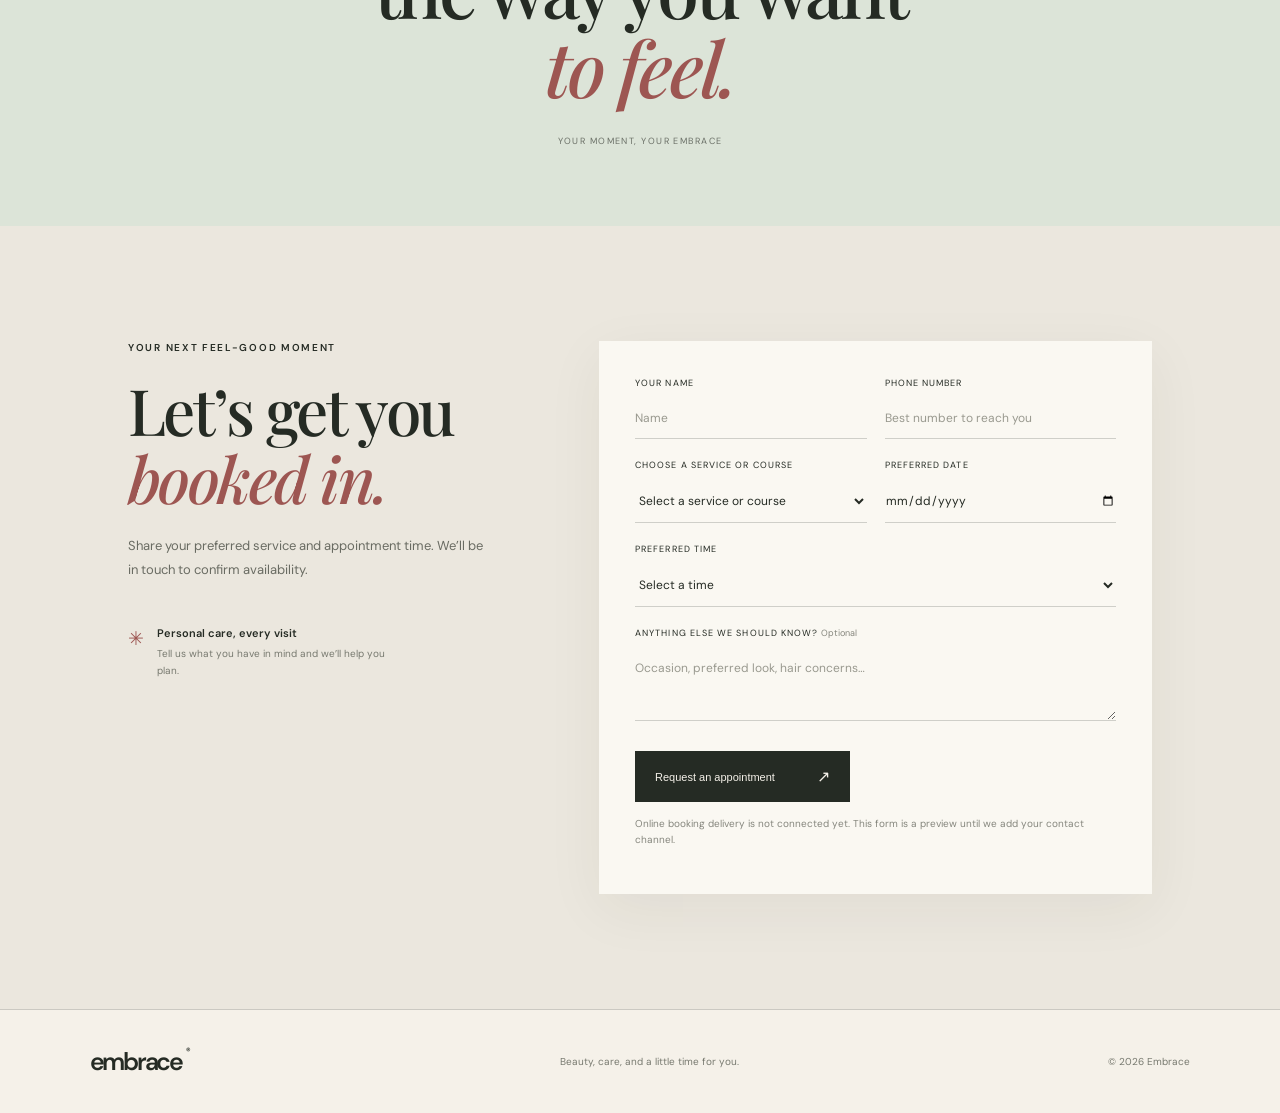
==== commit aaafbf32: "Add makeup intern certification course" ====
--- a/embrace/index.html
+++ b/embrace/index.html
@@ -17,7 +17,7 @@
     <a class="wordmark" href="#home" aria-label="Embrace home">embrace<span>®</span></a>
     <button class="menu-toggle" aria-expanded="false" aria-controls="site-nav" aria-label="Open menu"><span></span><span></span></button>
     <nav id="site-nav" aria-label="Main navigation">
-      <a href="#services">Our services</a><a href="#about">About us</a><a href="#booking">Book an appointment</a>
+      <a href="#services">Our services</a><a href="#academy">Makeup academy</a><a href="#booking">Book or enquire</a>
     </nav>
     <a class="header-cta" href="#booking">Book your visit <span>↗</span></a>
   </header>
@@ -50,12 +50,16 @@
         <article class="booking-category category-mehndi"><span class="card-number">03 / MEHNDI</span><div class="category-icon">✳</div><h3>Art in every<br /><em>little detail.</em></h3><p>Bridal, festive, and occasion mehndi for you and your celebration.</p><div class="category-options"><button type="button" data-book-service="Bridal mehndi">Bridal mehndi <span>↗</span></button><button type="button" data-book-service="Occasion mehndi">Occasion mehndi <span>↗</span></button></div></article>
       </div>
     </section>
+    <section class="academy section" id="academy">
+      <div class="academy-intro"><p class="eyebrow">Embrace Makeup Academy</p><h2>Start your artist<br /><em>journey here.</em></h2><p>Build your skills with guided, hands-on makeup training designed for aspiring makeup interns.</p><div class="academy-stamp"><span>LEARN</span><b>✳</b><span>CREATE</span></div></div>
+      <div class="academy-details"><div class="course-label"><span>01</span><span>INTERN CERTIFICATION COURSE</span></div><h3>Makeup artistry<br />from the ground up.</h3><p>Learn the foundations, practise on real faces, and grow the confidence to assist on professional makeup bookings.</p><div class="course-topics"><span>Skin prep & hygiene</span><span>Tools & product knowledge</span><span>Complexion & colour matching</span><span>Party and bridal look practice</span><span>Client care & artist kit</span></div><div class="course-footer"><p><strong>Practical, guided learning</strong><small>Ask us about course length, upcoming batches, and certificate requirements.</small></p><button class="button" type="button" data-book-service="Makeup intern certification course">Enquire about the course <span>↗</span></button></div></div>
+    </section>
     <section class="quote-section" id="journal"><div class="quote-mark">“</div><blockquote>Make time for<br />the way you want<br /><em>to feel.</em></blockquote><p>Your moment, your Embrace</p><div class="quote-spark">✳</div></section>
     <section class="booking section" id="booking">
       <div class="booking-copy"><p class="eyebrow">Your next feel-good moment</p><h2>Let’s get you<br /><em>booked in.</em></h2><p>Share your preferred service and appointment time. We’ll be in touch to confirm availability.</p><div class="booking-promise"><span>✳</span><div><strong>Personal care, every visit</strong><small>Tell us what you have in mind and we’ll help you plan.</small></div></div></div>
       <form id="booking-form" class="booking-form">
         <div class="field-row"><div class="field"><label for="customer-name">Your name</label><input id="customer-name" name="name" autocomplete="name" placeholder="Name" required /></div><div class="field"><label for="customer-phone">Phone number</label><input id="customer-phone" name="phone" type="tel" autocomplete="tel" placeholder="Best number to reach you" required /></div></div>
-        <div class="field-row"><div class="field"><label for="service">Choose a service</label><select id="service" name="service" required><option value="" disabled selected>Select a service</option><optgroup label="Makeup"><option>Party makeup</option><option>Bridal makeup</option><option>Pre-bridal care</option></optgroup><optgroup label="Hair care"><option>Hair spa</option><option>Hair care treatment</option><option>Hair wash and styling</option></optgroup><optgroup label="Mehndi"><option>Bridal mehndi</option><option>Occasion mehndi</option></optgroup></select></div><div class="field"><label for="appointment-date">Preferred date</label><input id="appointment-date" name="date" type="date" required /></div></div>
+        <div class="field-row"><div class="field"><label for="service">Choose a service or course</label><select id="service" name="service" required><option value="" disabled selected>Select a service or course</option><optgroup label="Makeup"><option>Party makeup</option><option>Bridal makeup</option><option>Pre-bridal care</option></optgroup><optgroup label="Hair care"><option>Hair spa</option><option>Hair care treatment</option><option>Hair wash and styling</option></optgroup><optgroup label="Mehndi"><option>Bridal mehndi</option><option>Occasion mehndi</option></optgroup><optgroup label="Makeup Academy"><option>Makeup intern certification course</option></optgroup></select></div><div class="field"><label for="appointment-date">Preferred date</label><input id="appointment-date" name="date" type="date" required /></div></div>
         <div class="field"><label for="appointment-time">Preferred time</label><select id="appointment-time" name="time" required><option value="" disabled selected>Select a time</option><option>Morning (9 am–12 pm)</option><option>Afternoon (12 pm–4 pm)</option><option>Evening (4 pm–8 pm)</option></select></div>
         <div class="field"><label for="booking-notes">Anything else we should know? <span>Optional</span></label><textarea id="booking-notes" name="notes" rows="3" placeholder="Occasion, preferred look, hair concerns…"></textarea></div>
         <button class="button booking-submit" type="submit">Request an appointment <span>↗</span></button><p class="form-note" aria-live="polite">Online booking delivery is not connected yet. This form is a preview until we add your contact channel.</p>
--- a/embrace/style.css
+++ b/embrace/style.css
@@ -9,3 +9,6 @@
 .booking-categories{display:grid;grid-template-columns:repeat(3,minmax(0,1fr));gap:16px}.booking-category{min-height:400px;padding:25px;background:#e1e7dc;position:relative;display:flex;flex-direction:column}.category-hair{background:#efe1dc}.category-mehndi{background:#efe5c8}.category-icon{position:absolute;top:35px;right:24px;font-size:49px;line-height:1;color:var(--berry)}.booking-category h3{font-size:32px;line-height:1.05;letter-spacing:-.03em;margin:38px 0 12px}.booking-category>p{max-width:265px;color:#65685e;font-size:11px;line-height:1.7;min-height:40px}.category-options{margin-top:auto;border-top:1px solid rgba(37,43,36,.18)}.category-options button{width:100%;padding:13px 0;background:none;border:0;border-bottom:1px solid rgba(37,43,36,.18);display:flex;align-items:center;justify-content:space-between;text-align:left;color:var(--ink);font:11px var(--sans);cursor:pointer;transition:color .2s,padding .2s}.category-options button span{color:var(--berry);font-size:15px}.category-options button:hover{color:var(--berry);padding-left:4px}
 @media(max-width:900px){.booking-categories{grid-template-columns:1fr 1fr}.booking-category:last-child{grid-column:1/-1}}
 @media(max-width:600px){.booking-categories{grid-template-columns:1fr}.booking-category:last-child{grid-column:auto}.booking-category{min-height:360px}}
+.academy{display:grid;grid-template-columns:.8fr 1.2fr;gap:10%;align-items:center;background:#2d332c;color:var(--paper)}.academy .eyebrow{color:#d5be91}.academy-intro h2{font-size:clamp(43px,5vw,66px);line-height:1.04;letter-spacing:-.04em;margin:22px 0}.academy-intro h2 em{color:#d7a29a}.academy-intro>p:not(.eyebrow){max-width:350px;color:#c6c8bd;font-size:13px;line-height:1.8}.academy-stamp{width:100px;height:100px;border:1px solid rgba(245,241,233,.45);border-radius:50%;display:flex;flex-direction:column;align-items:center;justify-content:center;margin-top:36px;color:#d5be91;font-size:8px;letter-spacing:.16em;transform:rotate(-12deg)}.academy-stamp b{font-size:25px;line-height:1.1}.academy-details{padding:35px 0}.course-label{display:flex;align-items:center;gap:13px;color:#d5be91;font-size:9px;letter-spacing:.15em}.course-label span:first-child{border:1px solid #d5be91;border-radius:50%;width:28px;height:28px;display:grid;place-items:center;font-size:10px}.academy-details h3{font-size:clamp(35px,4vw,52px);line-height:1.05;letter-spacing:-.03em;margin:25px 0 13px}.academy-details>p{max-width:475px;color:#c6c8bd;font-size:12px;line-height:1.8}.course-topics{display:flex;flex-wrap:wrap;gap:8px;margin-top:22px}.course-topics span{border:1px solid rgba(245,241,233,.25);border-radius:30px;padding:9px 12px;color:#ece7db;font-size:9px}.course-footer{border-top:1px solid rgba(245,241,233,.24);padding-top:22px;margin-top:30px;display:flex;align-items:center;justify-content:space-between;gap:18px}.course-footer p{margin:0}.course-footer strong,.course-footer small{display:block}.course-footer strong{font-size:11px;font-weight:500}.course-footer small{max-width:255px;color:#c6c8bd;font-size:9px;line-height:1.6;margin-top:5px}.academy .button{margin:0;background:#e8dfd0;color:#2d332c;white-space:nowrap}.academy .button:hover{background:#d7a29a}
+@media(max-width:900px){.academy{grid-template-columns:1fr;gap:15px}.academy-details{padding:10px 0}.academy-stamp{position:absolute;margin-top:-85px;right:10vw}.course-footer{align-items:flex-start;flex-direction:column}.academy .button{white-space:normal}}
+@media(max-width:760px){.academy-stamp{display:none}.academy{gap:15px}}
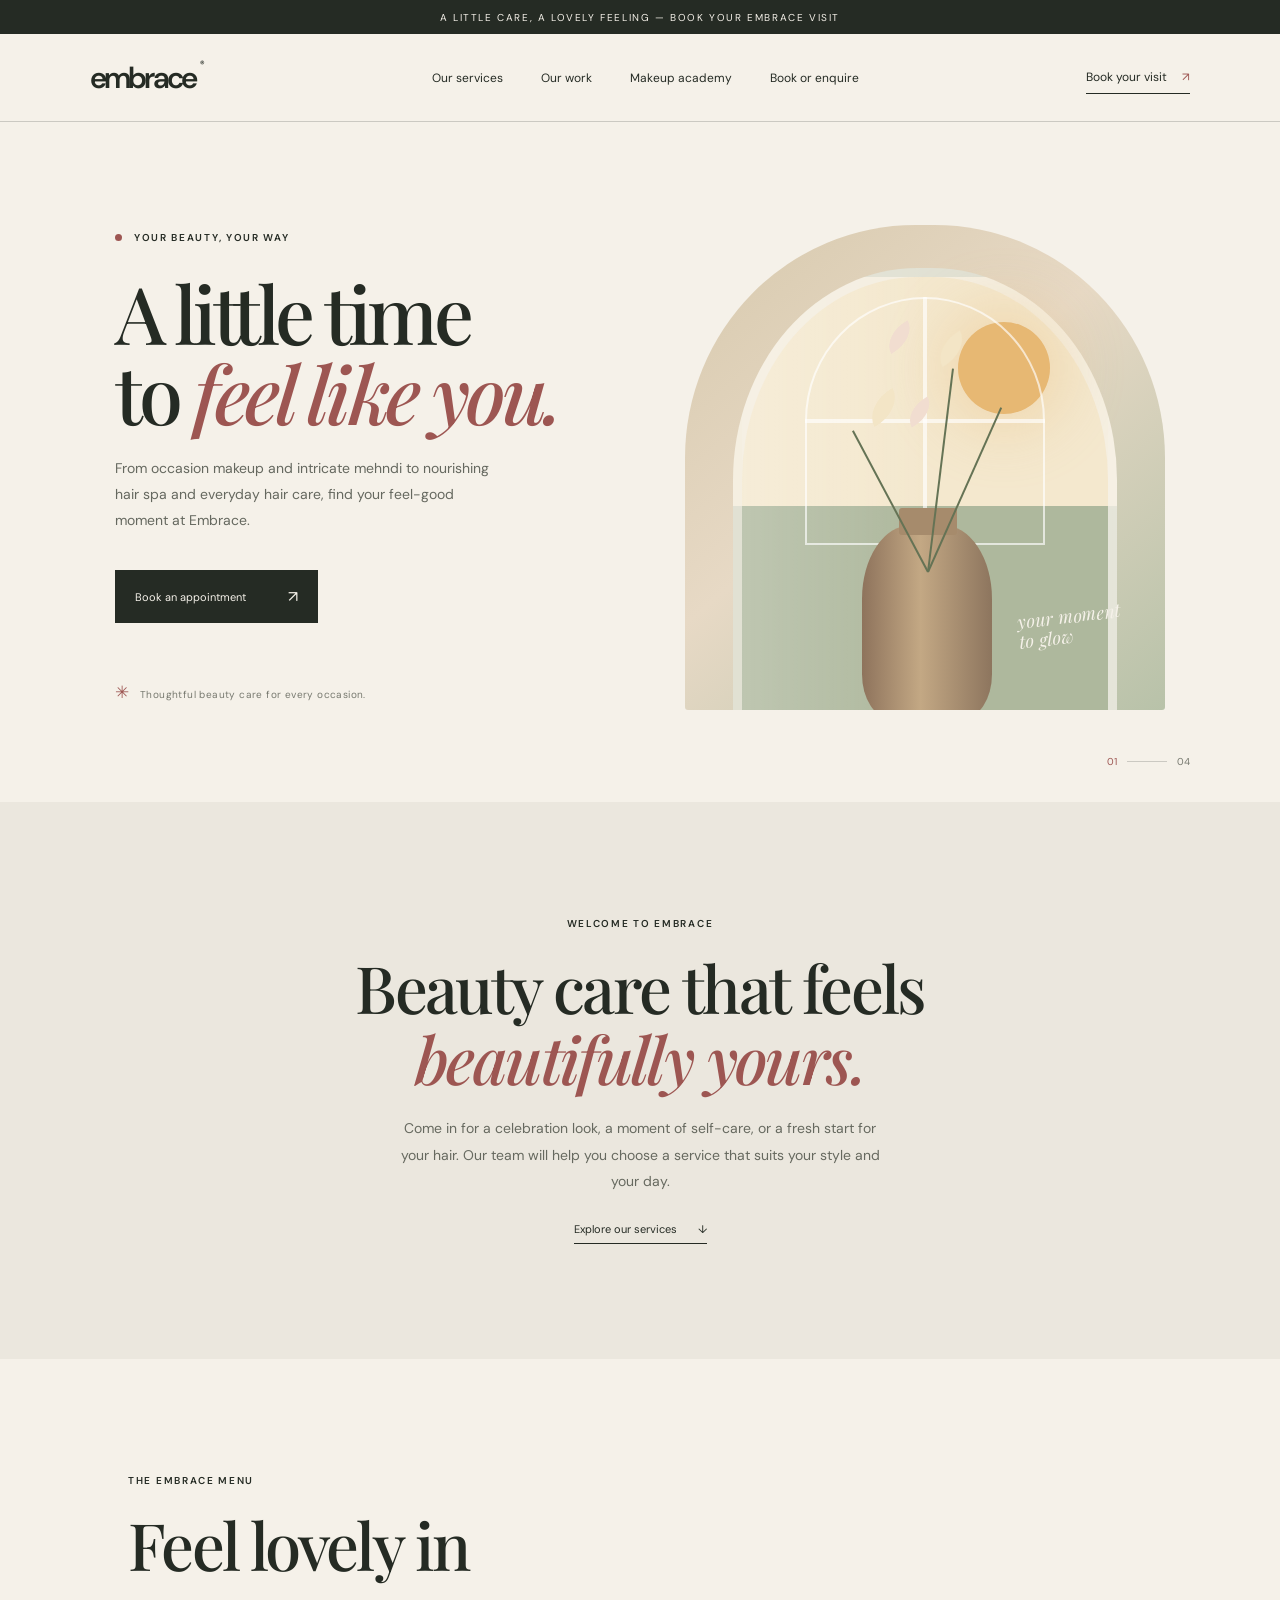
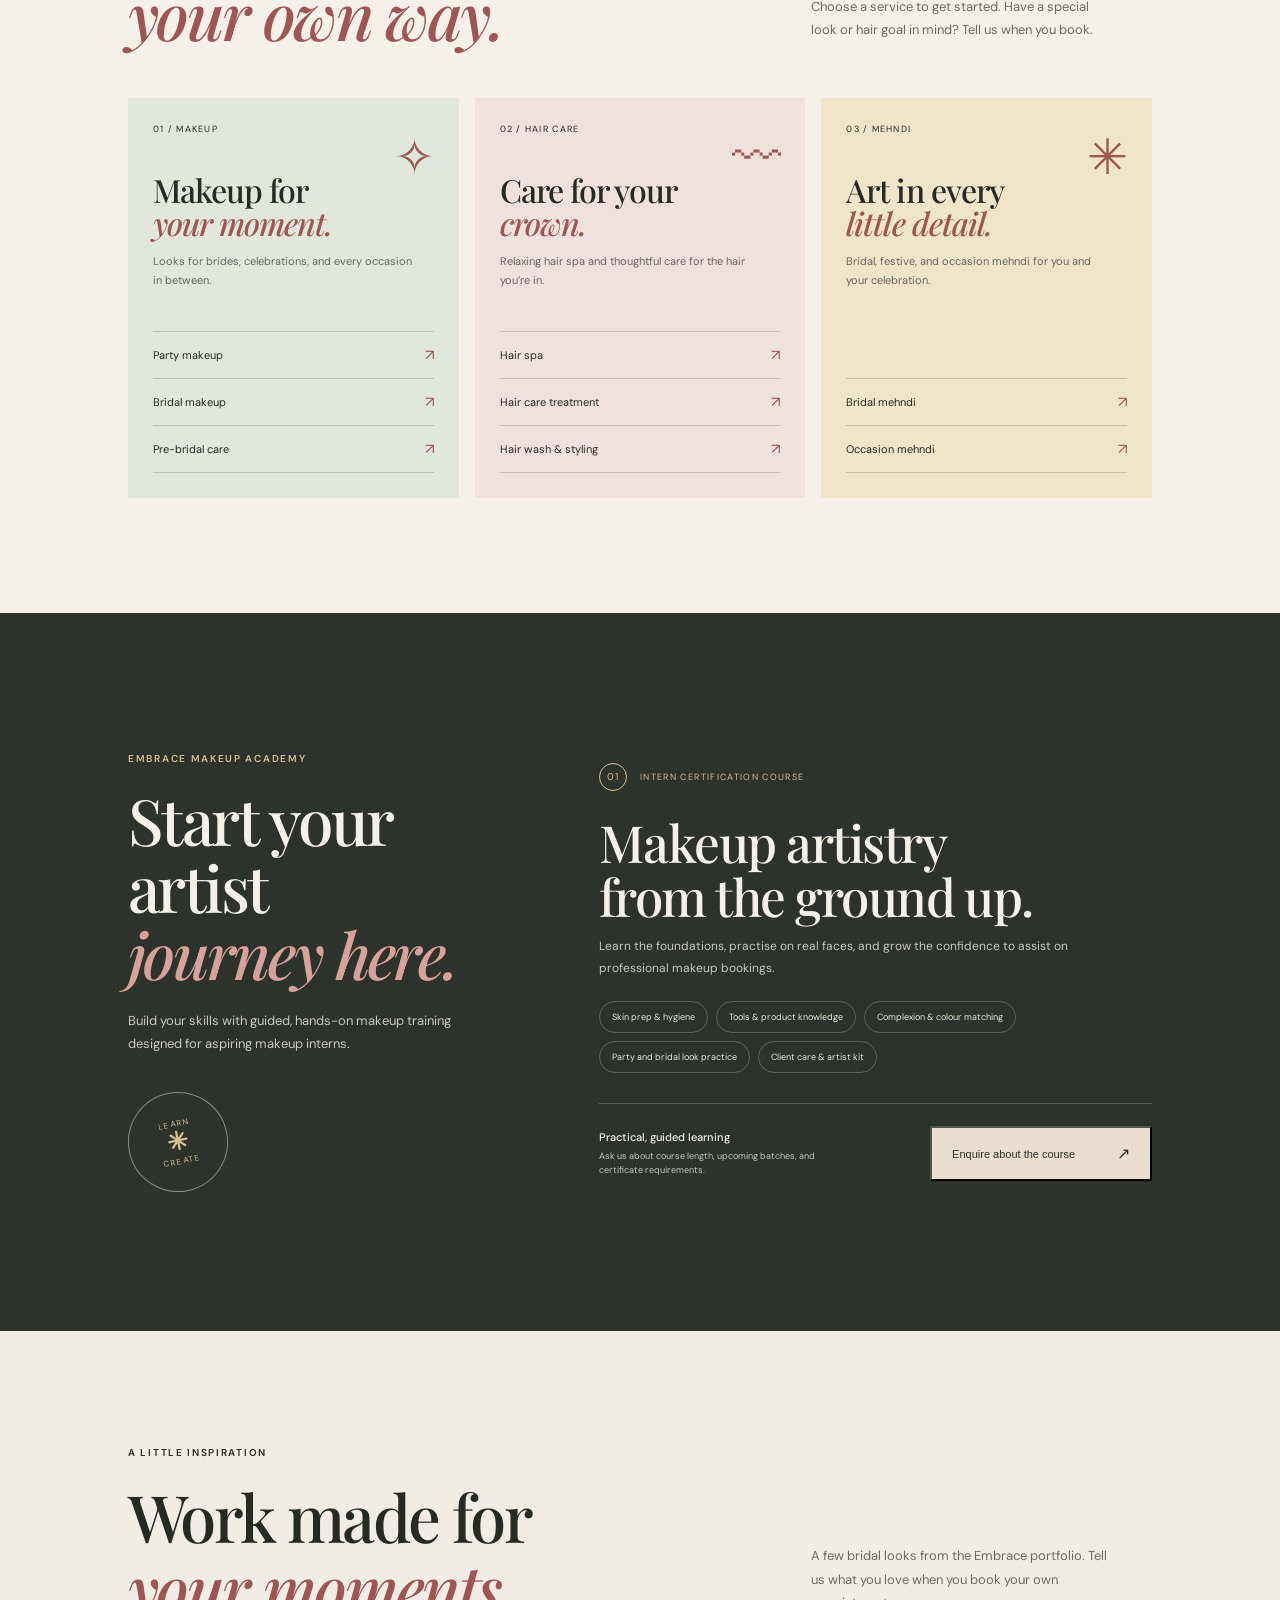
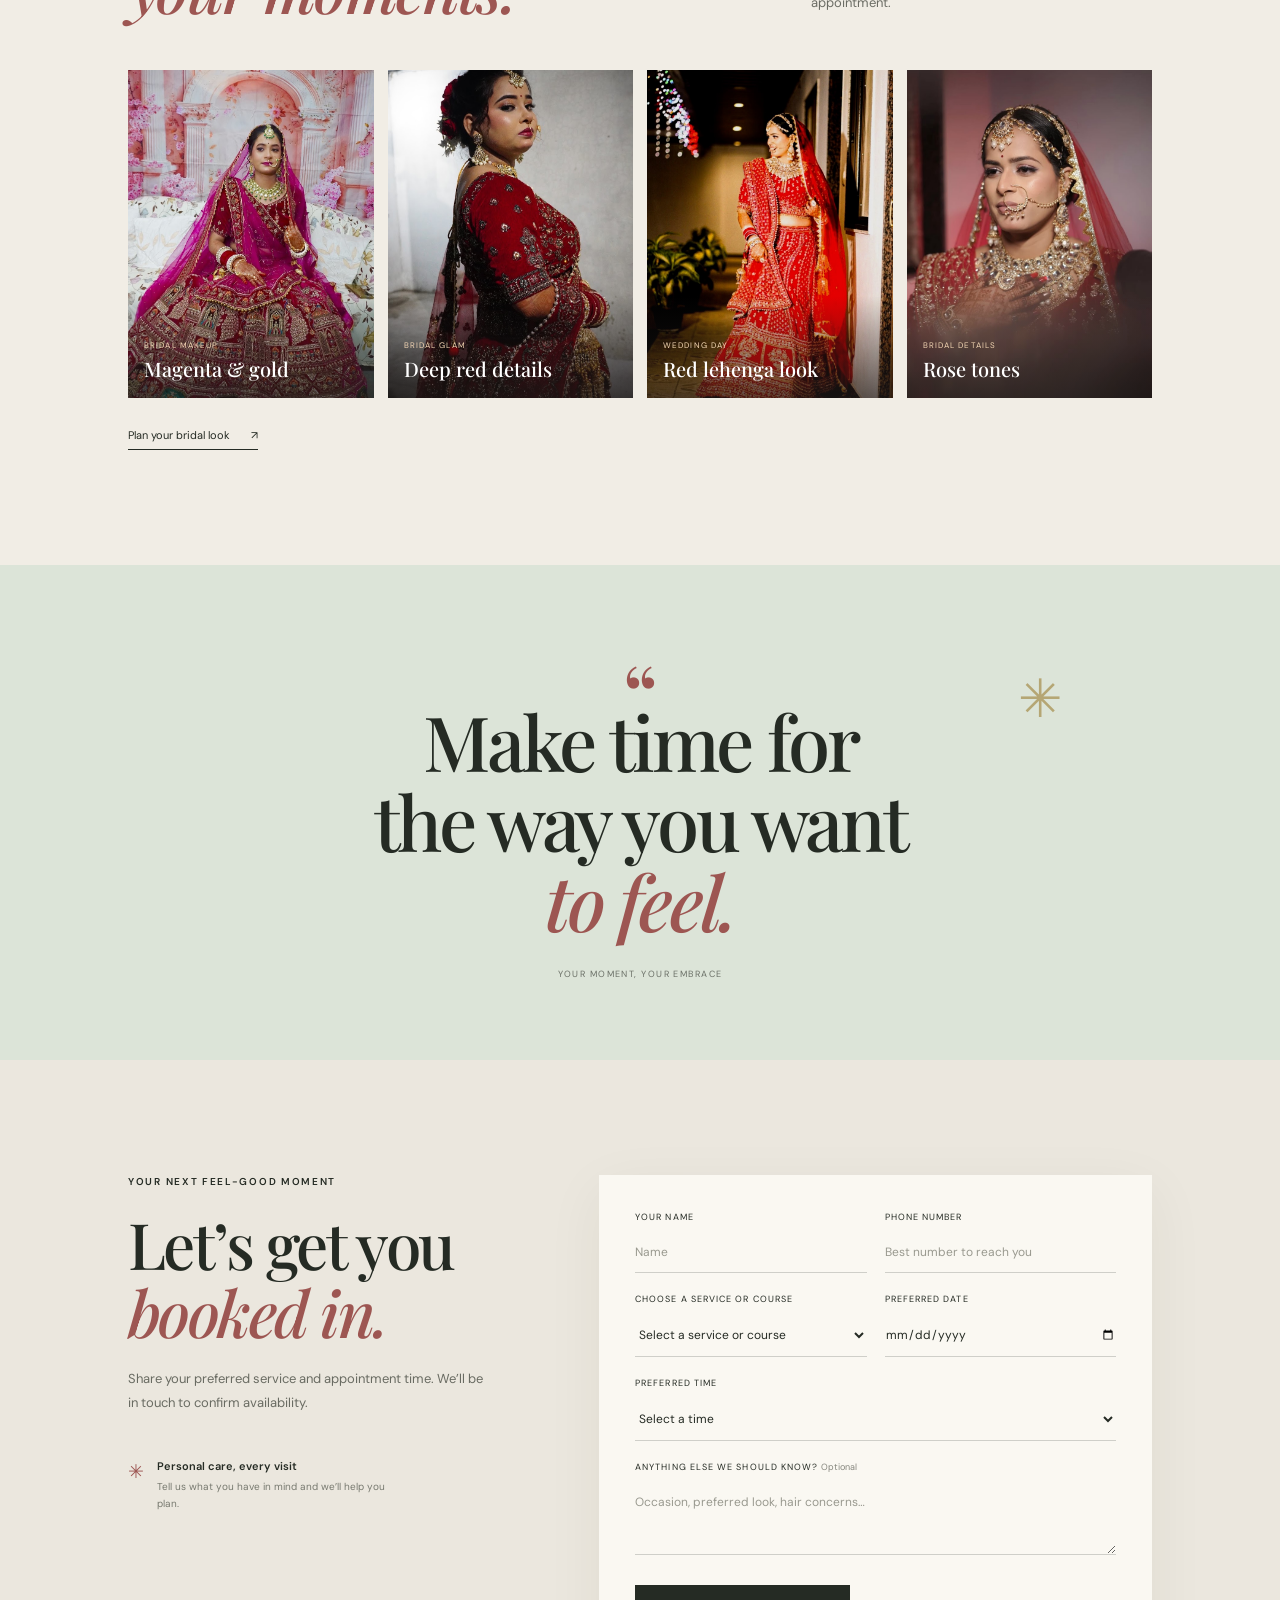
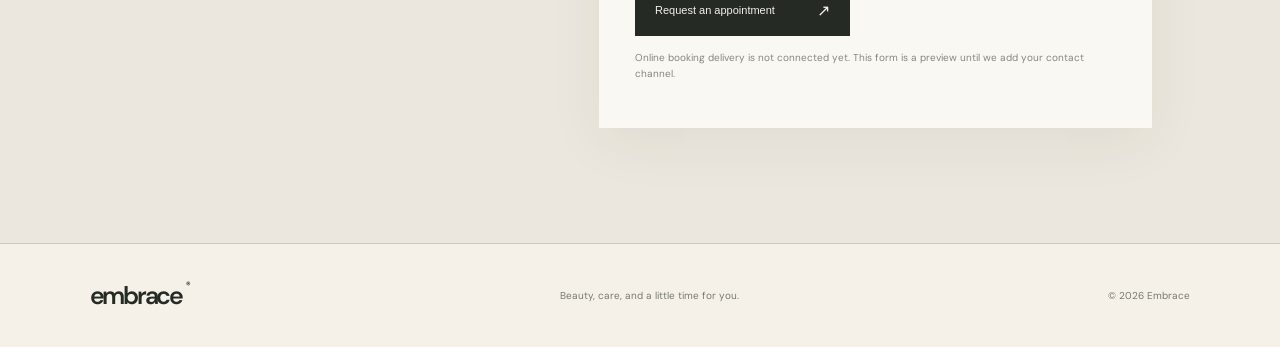
==== commit d68a7640: "Add bridal work photo gallery" ====
--- a/embrace/index.html
+++ b/embrace/index.html
@@ -17,7 +17,7 @@
     <a class="wordmark" href="#home" aria-label="Embrace home">embrace<span>®</span></a>
     <button class="menu-toggle" aria-expanded="false" aria-controls="site-nav" aria-label="Open menu"><span></span><span></span></button>
     <nav id="site-nav" aria-label="Main navigation">
-      <a href="#services">Our services</a><a href="#academy">Makeup academy</a><a href="#booking">Book or enquire</a>
+      <a href="#services">Our services</a><a href="#work">Our work</a><a href="#academy">Makeup academy</a><a href="#booking">Book or enquire</a>
     </nav>
     <a class="header-cta" href="#booking">Book your visit <span>↗</span></a>
   </header>
@@ -54,6 +54,16 @@
       <div class="academy-intro"><p class="eyebrow">Embrace Makeup Academy</p><h2>Start your artist<br /><em>journey here.</em></h2><p>Build your skills with guided, hands-on makeup training designed for aspiring makeup interns.</p><div class="academy-stamp"><span>LEARN</span><b>✳</b><span>CREATE</span></div></div>
       <div class="academy-details"><div class="course-label"><span>01</span><span>INTERN CERTIFICATION COURSE</span></div><h3>Makeup artistry<br />from the ground up.</h3><p>Learn the foundations, practise on real faces, and grow the confidence to assist on professional makeup bookings.</p><div class="course-topics"><span>Skin prep & hygiene</span><span>Tools & product knowledge</span><span>Complexion & colour matching</span><span>Party and bridal look practice</span><span>Client care & artist kit</span></div><div class="course-footer"><p><strong>Practical, guided learning</strong><small>Ask us about course length, upcoming batches, and certificate requirements.</small></p><button class="button" type="button" data-book-service="Makeup intern certification course">Enquire about the course <span>↗</span></button></div></div>
     </section>
+    <section class="work section" id="work">
+      <div class="section-heading"><div><p class="eyebrow">A little inspiration</p><h2>Work made for<br /><em>your moments.</em></h2></div><p>A few bridal looks from the Embrace portfolio. Tell us what you love when you book your own appointment.</p></div>
+      <div class="work-gallery">
+        <figure class="work-photo"><img src="images/bridal-pink-ensemble.jpg" alt="Bride in an embroidered magenta lehenga with traditional jewelry and mehndi" loading="lazy" /><figcaption><span>BRIDAL MAKEUP</span><strong>Magenta & gold</strong></figcaption></figure>
+        <figure class="work-photo"><img src="images/bridal-red-portrait.jpg" alt="Bride in deep red attire with a flower-adorned bridal hairstyle and jewelry" loading="lazy" /><figcaption><span>BRIDAL GLAM</span><strong>Deep red details</strong></figcaption></figure>
+        <figure class="work-photo"><img src="images/bridal-evening-look.jpg" alt="Bride in a red embroidered lehenga in a warmly lit wedding venue" loading="lazy" /><figcaption><span>WEDDING DAY</span><strong>Red lehenga look</strong></figcaption></figure>
+        <figure class="work-photo"><img src="images/bridal-closeup.jpg" alt="Close portrait of a bride in a rose-colored veil, traditional jewelry, and mehndi" loading="lazy" /><figcaption><span>BRIDAL DETAILS</span><strong>Rose tones</strong></figcaption></figure>
+      </div>
+      <a class="text-link work-link" href="#booking" data-book-service="Bridal makeup">Plan your bridal look <span>↗</span></a>
+    </section>
     <section class="quote-section" id="journal"><div class="quote-mark">“</div><blockquote>Make time for<br />the way you want<br /><em>to feel.</em></blockquote><p>Your moment, your Embrace</p><div class="quote-spark">✳</div></section>
     <section class="booking section" id="booking">
       <div class="booking-copy"><p class="eyebrow">Your next feel-good moment</p><h2>Let’s get you<br /><em>booked in.</em></h2><p>Share your preferred service and appointment time. We’ll be in touch to confirm availability.</p><div class="booking-promise"><span>✳</span><div><strong>Personal care, every visit</strong><small>Tell us what you have in mind and we’ll help you plan.</small></div></div></div>
--- a/embrace/style.css
+++ b/embrace/style.css
@@ -12,3 +12,6 @@
 .academy{display:grid;grid-template-columns:.8fr 1.2fr;gap:10%;align-items:center;background:#2d332c;color:var(--paper)}.academy .eyebrow{color:#d5be91}.academy-intro h2{font-size:clamp(43px,5vw,66px);line-height:1.04;letter-spacing:-.04em;margin:22px 0}.academy-intro h2 em{color:#d7a29a}.academy-intro>p:not(.eyebrow){max-width:350px;color:#c6c8bd;font-size:13px;line-height:1.8}.academy-stamp{width:100px;height:100px;border:1px solid rgba(245,241,233,.45);border-radius:50%;display:flex;flex-direction:column;align-items:center;justify-content:center;margin-top:36px;color:#d5be91;font-size:8px;letter-spacing:.16em;transform:rotate(-12deg)}.academy-stamp b{font-size:25px;line-height:1.1}.academy-details{padding:35px 0}.course-label{display:flex;align-items:center;gap:13px;color:#d5be91;font-size:9px;letter-spacing:.15em}.course-label span:first-child{border:1px solid #d5be91;border-radius:50%;width:28px;height:28px;display:grid;place-items:center;font-size:10px}.academy-details h3{font-size:clamp(35px,4vw,52px);line-height:1.05;letter-spacing:-.03em;margin:25px 0 13px}.academy-details>p{max-width:475px;color:#c6c8bd;font-size:12px;line-height:1.8}.course-topics{display:flex;flex-wrap:wrap;gap:8px;margin-top:22px}.course-topics span{border:1px solid rgba(245,241,233,.25);border-radius:30px;padding:9px 12px;color:#ece7db;font-size:9px}.course-footer{border-top:1px solid rgba(245,241,233,.24);padding-top:22px;margin-top:30px;display:flex;align-items:center;justify-content:space-between;gap:18px}.course-footer p{margin:0}.course-footer strong,.course-footer small{display:block}.course-footer strong{font-size:11px;font-weight:500}.course-footer small{max-width:255px;color:#c6c8bd;font-size:9px;line-height:1.6;margin-top:5px}.academy .button{margin:0;background:#e8dfd0;color:#2d332c;white-space:nowrap}.academy .button:hover{background:#d7a29a}
 @media(max-width:900px){.academy{grid-template-columns:1fr;gap:15px}.academy-details{padding:10px 0}.academy-stamp{position:absolute;margin-top:-85px;right:10vw}.course-footer{align-items:flex-start;flex-direction:column}.academy .button{white-space:normal}}
 @media(max-width:760px){.academy-stamp{display:none}.academy{gap:15px}}
+.work{background:#f1ede5}.work-gallery{display:grid;grid-template-columns:repeat(4,minmax(0,1fr));gap:14px}.work-photo{margin:0;position:relative;overflow:hidden;aspect-ratio:3/4;background:#ddd4c8}.work-photo img{width:100%;height:100%;display:block;object-fit:cover;transition:transform .55s ease}.work-photo:hover img{transform:scale(1.035)}.work-photo figcaption{position:absolute;inset:auto 0 0;padding:44px 16px 16px;background:linear-gradient(transparent,rgba(31,26,24,.68));color:white}.work-photo figcaption span,.work-photo figcaption strong{display:block}.work-photo figcaption span{font-size:8px;letter-spacing:.14em;color:#f3d6b4}.work-photo figcaption strong{font:500 20px var(--serif);margin-top:5px}.work-link{margin-top:30px}
+@media(max-width:900px){.work-gallery{grid-template-columns:repeat(2,minmax(0,1fr))}}
+@media(max-width:480px){.work-gallery{gap:10px}.work-photo figcaption{padding:34px 10px 11px}.work-photo figcaption strong{font-size:16px}.work-photo figcaption span{font-size:7px}}
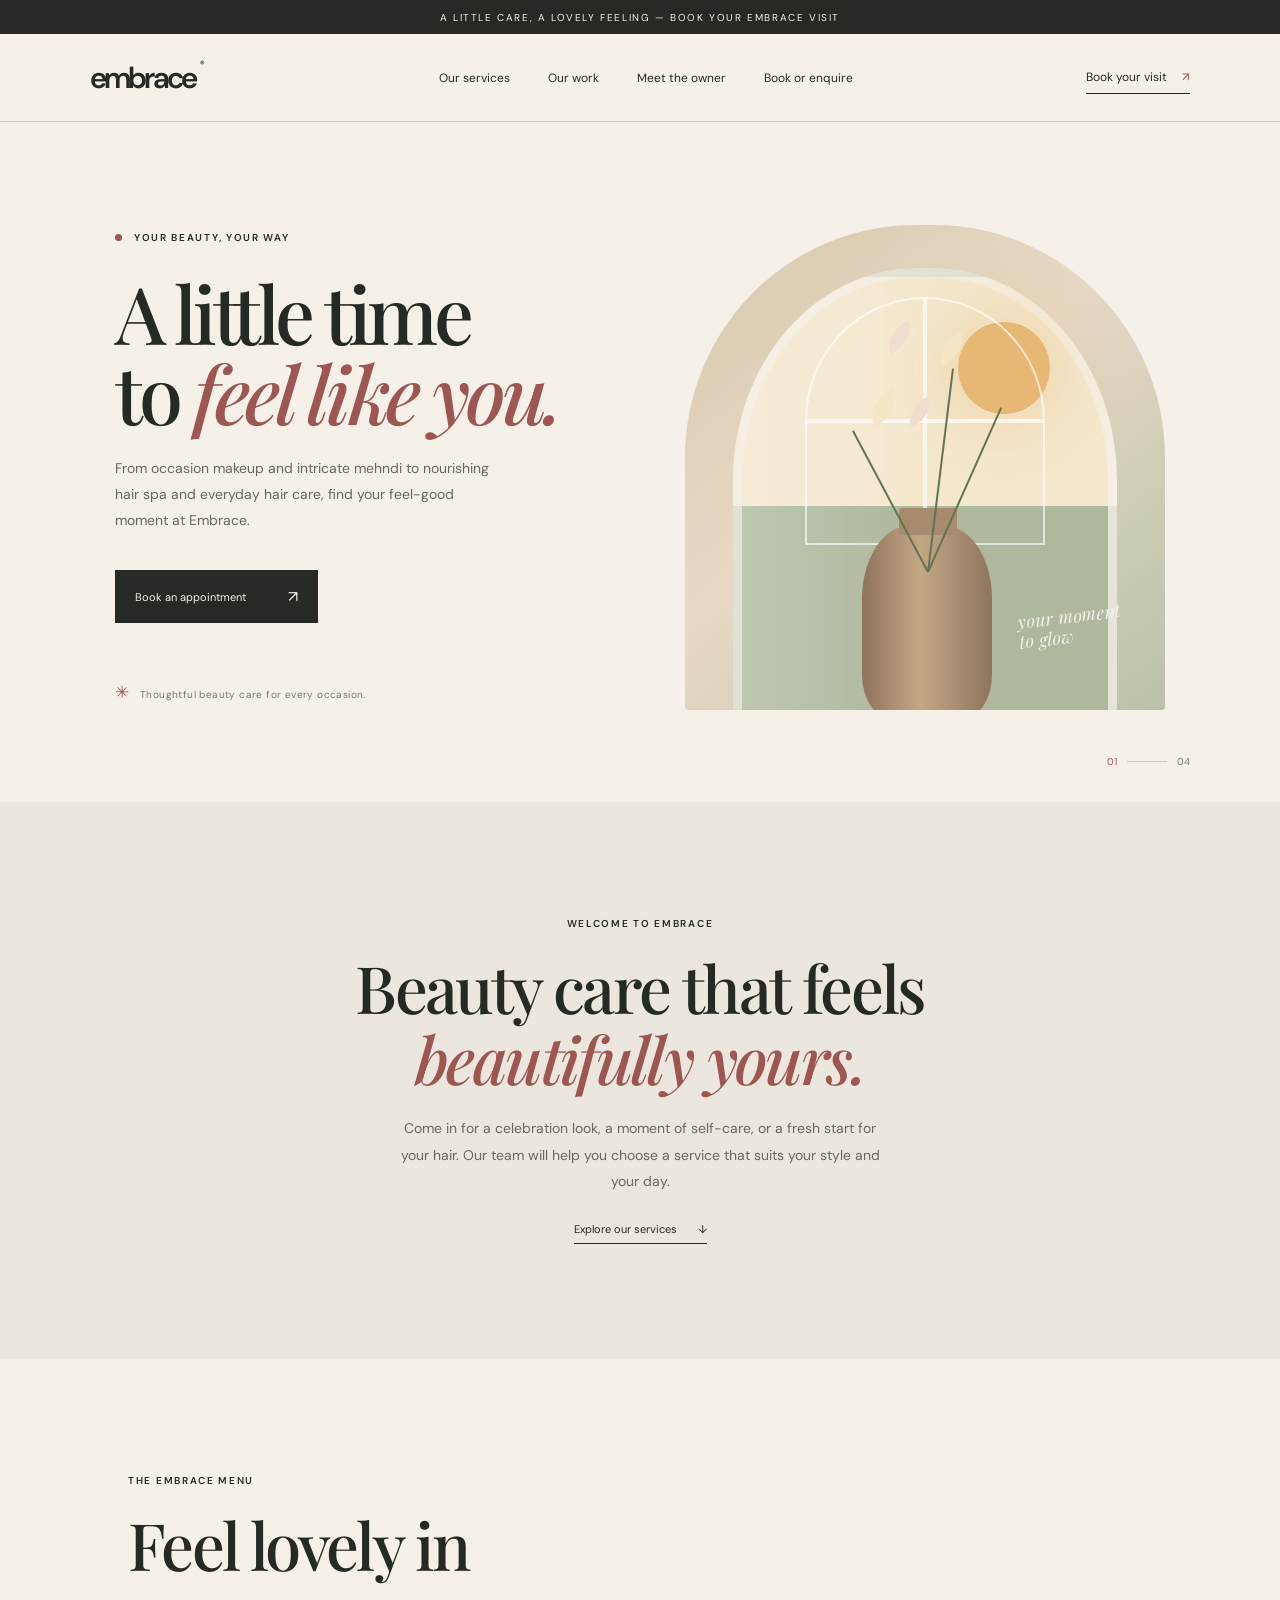
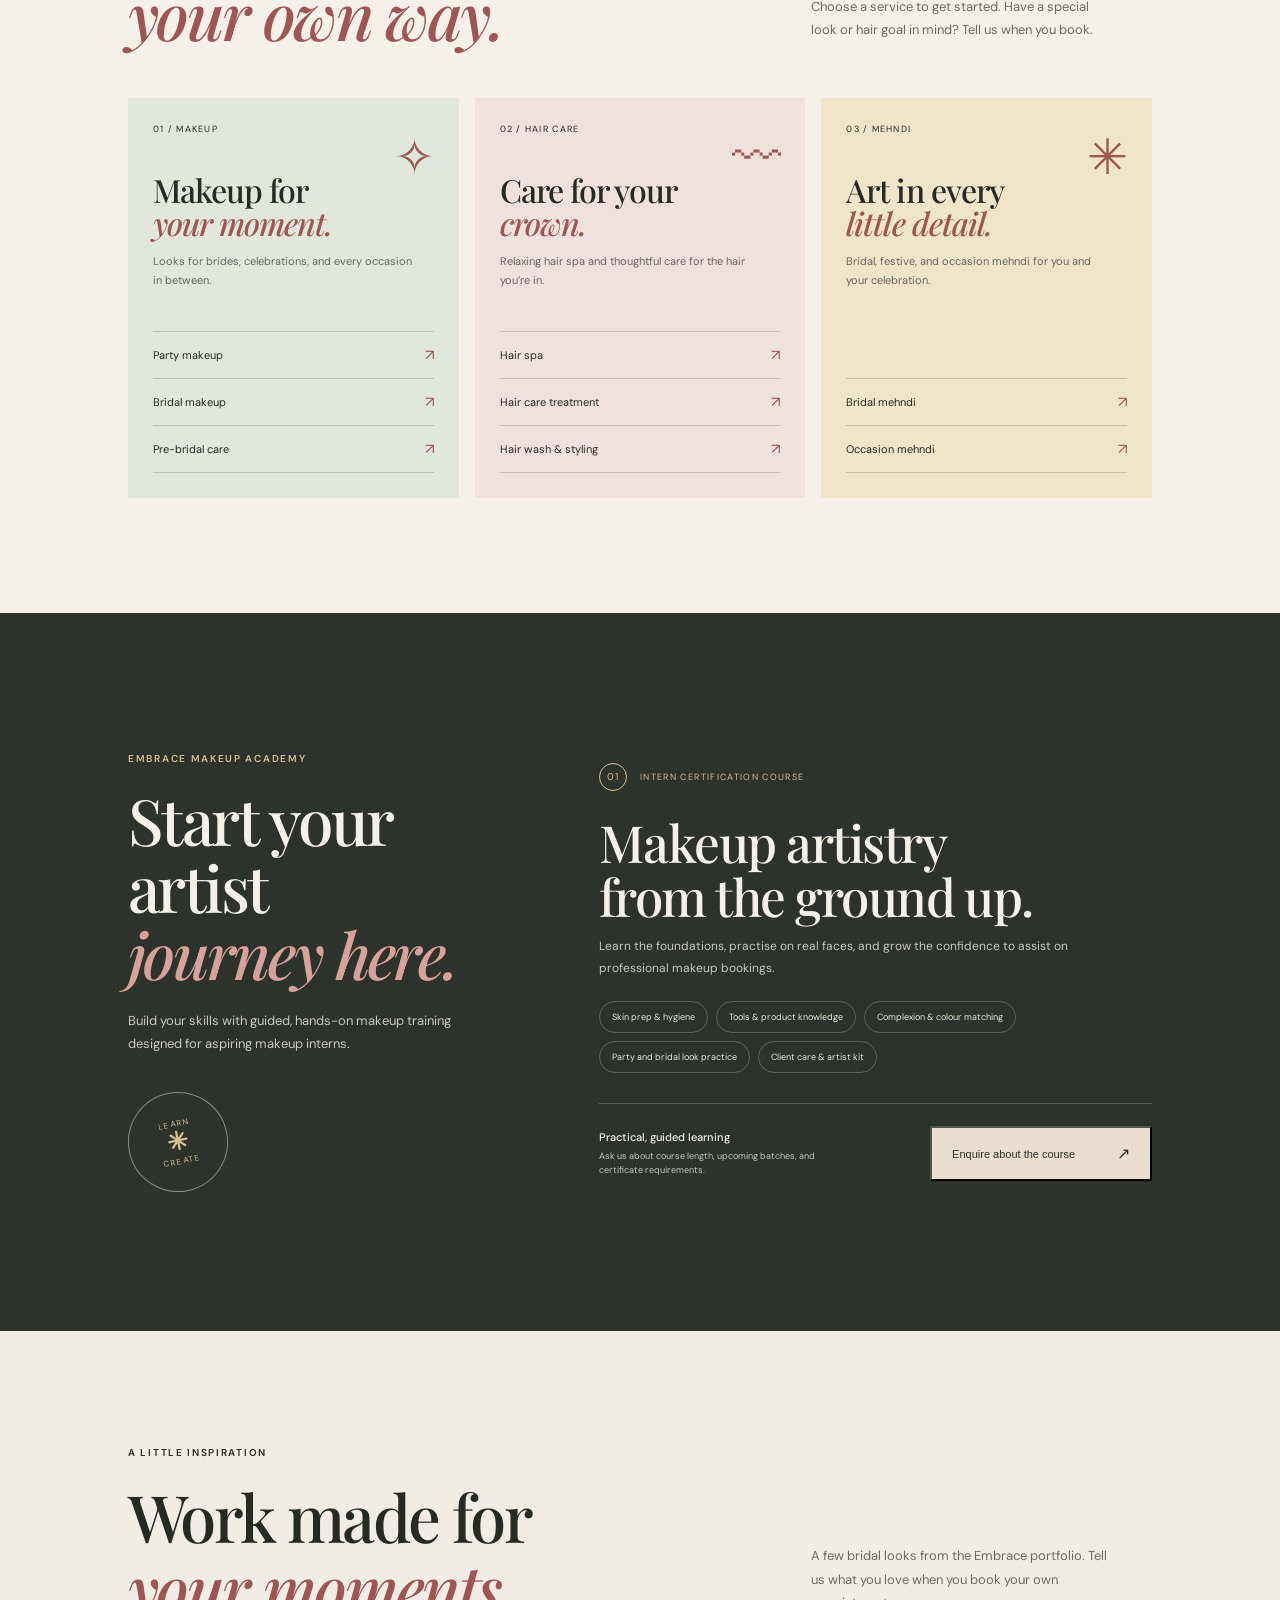
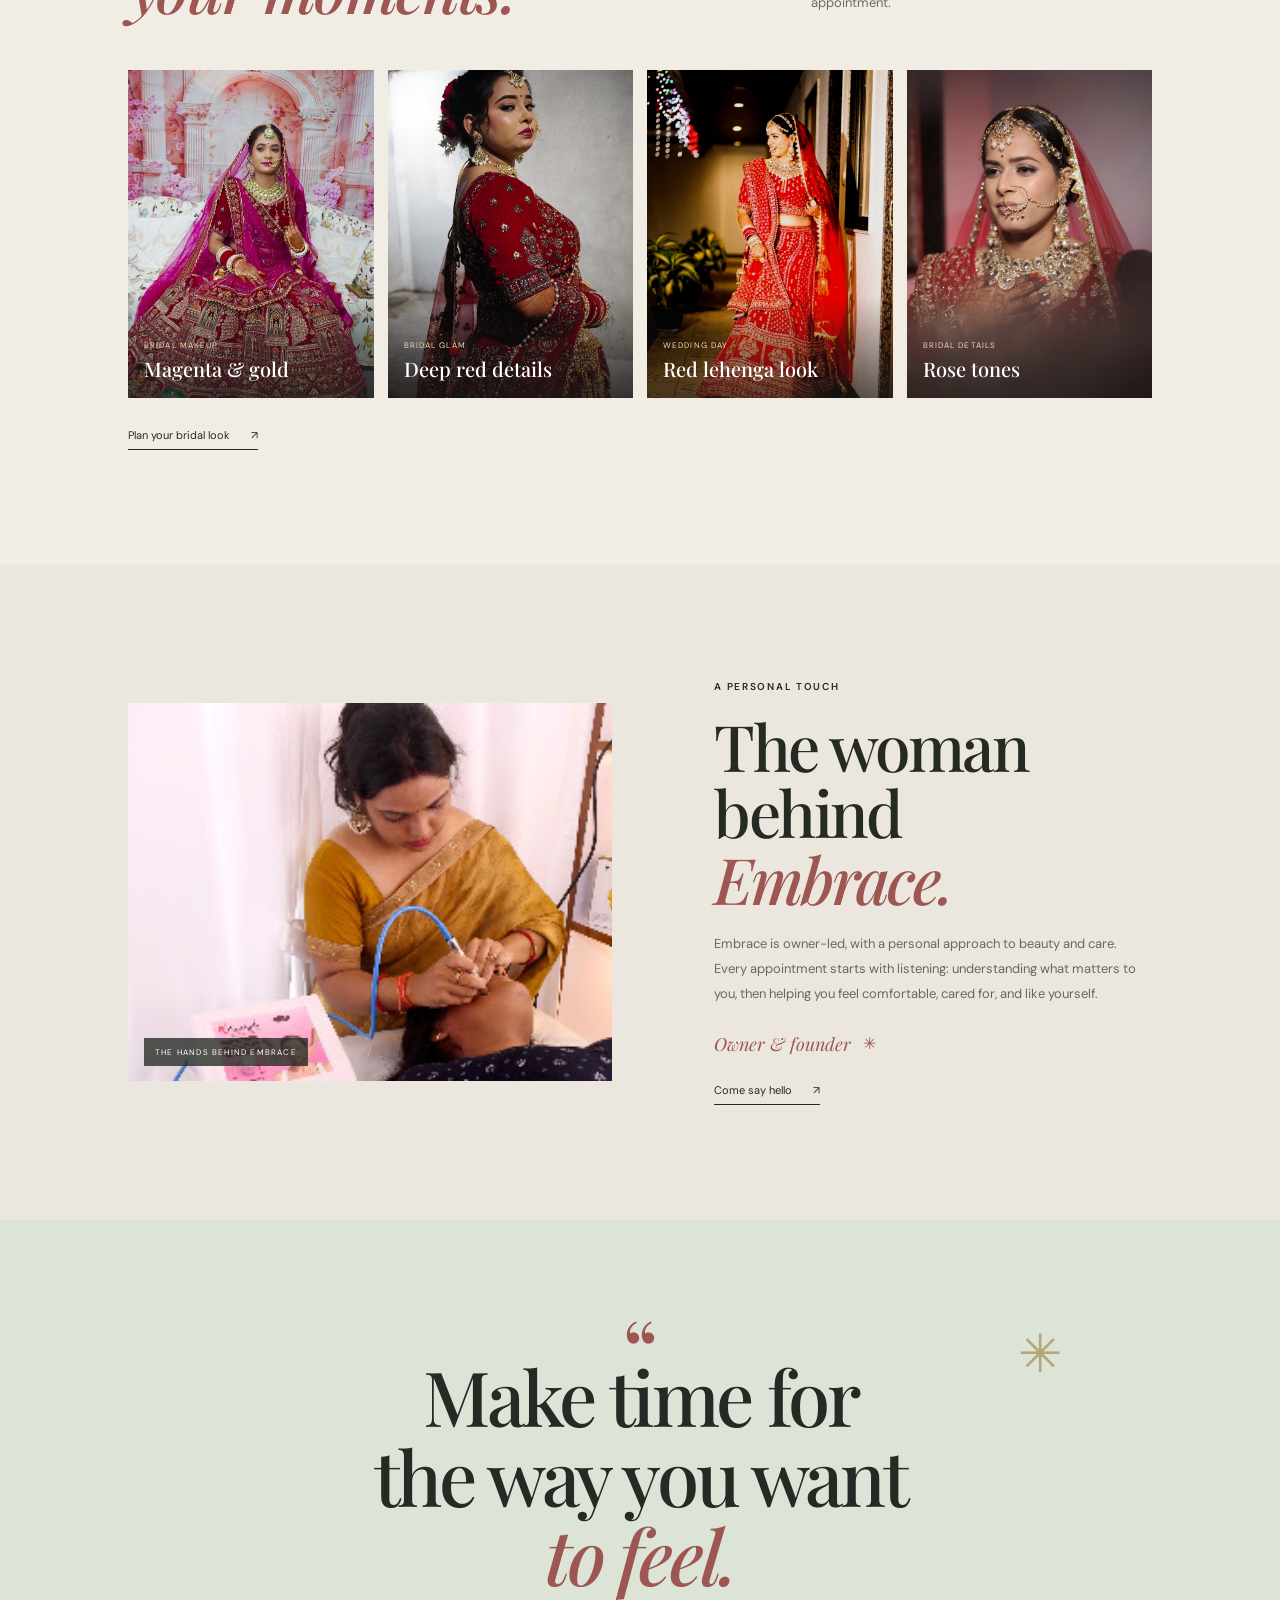
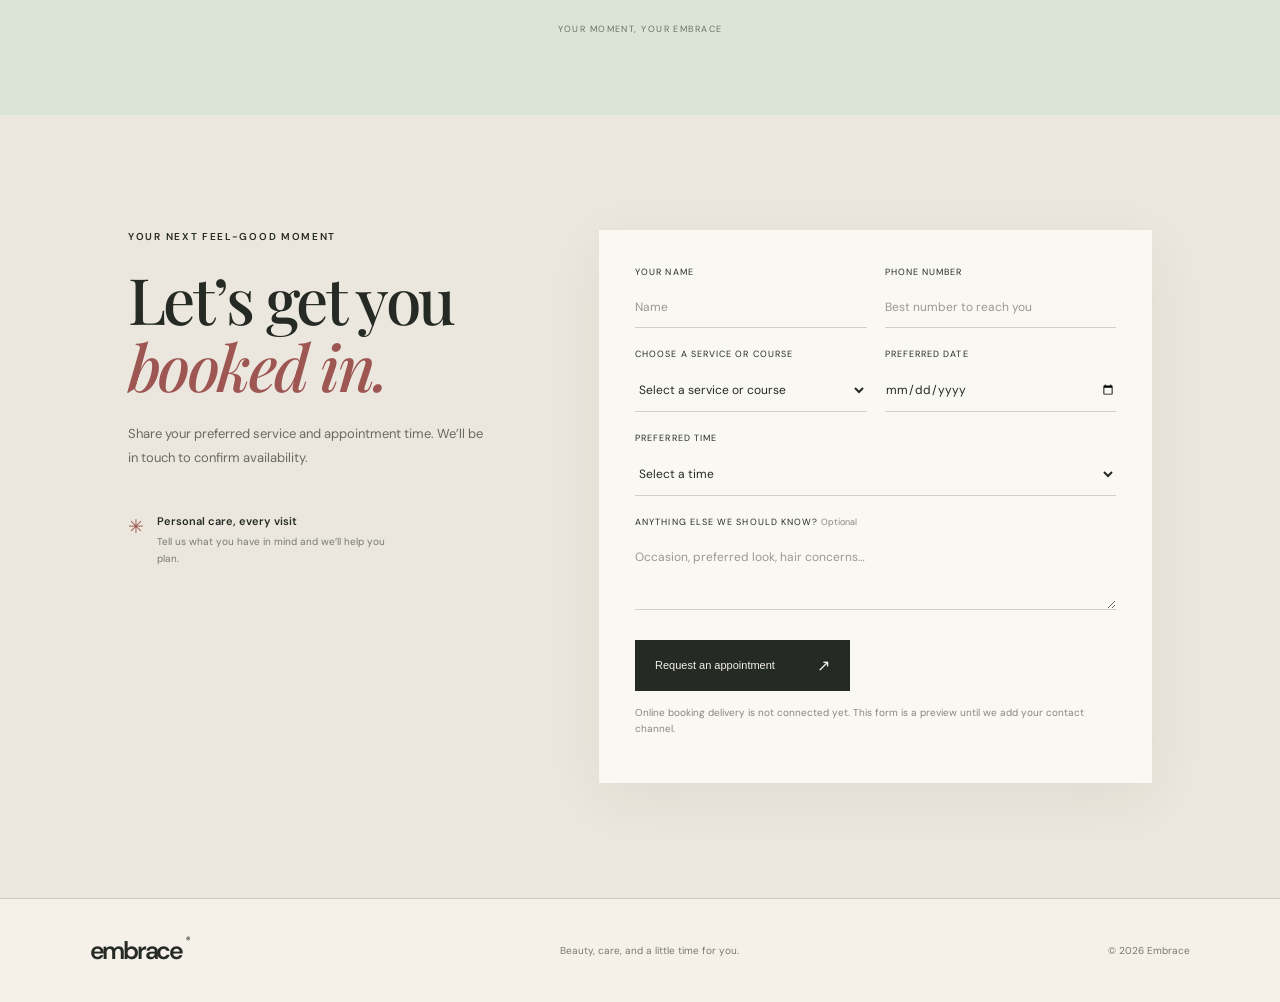
==== commit 49491990: "Add Embrace owner profile" ====
--- a/embrace/index.html
+++ b/embrace/index.html
@@ -17,7 +17,7 @@
     <a class="wordmark" href="#home" aria-label="Embrace home">embrace<span>®</span></a>
     <button class="menu-toggle" aria-expanded="false" aria-controls="site-nav" aria-label="Open menu"><span></span><span></span></button>
     <nav id="site-nav" aria-label="Main navigation">
-      <a href="#services">Our services</a><a href="#work">Our work</a><a href="#academy">Makeup academy</a><a href="#booking">Book or enquire</a>
+      <a href="#services">Our services</a><a href="#work">Our work</a><a href="#owner">Meet the owner</a><a href="#booking">Book or enquire</a>
     </nav>
     <a class="header-cta" href="#booking">Book your visit <span>↗</span></a>
   </header>
@@ -64,6 +64,10 @@
       </div>
       <a class="text-link work-link" href="#booking" data-book-service="Bridal makeup">Plan your bridal look <span>↗</span></a>
     </section>
+    <section class="owner section" id="owner">
+      <div class="owner-photo"><img src="images/embrace-owner.jpg" alt="Embrace owner at work in her beauty studio" loading="lazy" /><span>THE HANDS BEHIND EMBRACE</span></div>
+      <div class="owner-copy"><p class="eyebrow">A personal touch</p><h2>The woman<br />behind <em>Embrace.</em></h2><p>Embrace is owner-led, with a personal approach to beauty and care. Every appointment starts with listening: understanding what matters to you, then helping you feel comfortable, cared for, and like yourself.</p><p class="owner-signoff">Owner & founder <span>✳</span></p><a class="text-link" href="#booking">Come say hello <span>↗</span></a></div>
+    </section>
     <section class="quote-section" id="journal"><div class="quote-mark">“</div><blockquote>Make time for<br />the way you want<br /><em>to feel.</em></blockquote><p>Your moment, your Embrace</p><div class="quote-spark">✳</div></section>
     <section class="booking section" id="booking">
       <div class="booking-copy"><p class="eyebrow">Your next feel-good moment</p><h2>Let’s get you<br /><em>booked in.</em></h2><p>Share your preferred service and appointment time. We’ll be in touch to confirm availability.</p><div class="booking-promise"><span>✳</span><div><strong>Personal care, every visit</strong><small>Tell us what you have in mind and we’ll help you plan.</small></div></div></div>
--- a/embrace/style.css
+++ b/embrace/style.css
@@ -15,3 +15,5 @@
 .work{background:#f1ede5}.work-gallery{display:grid;grid-template-columns:repeat(4,minmax(0,1fr));gap:14px}.work-photo{margin:0;position:relative;overflow:hidden;aspect-ratio:3/4;background:#ddd4c8}.work-photo img{width:100%;height:100%;display:block;object-fit:cover;transition:transform .55s ease}.work-photo:hover img{transform:scale(1.035)}.work-photo figcaption{position:absolute;inset:auto 0 0;padding:44px 16px 16px;background:linear-gradient(transparent,rgba(31,26,24,.68));color:white}.work-photo figcaption span,.work-photo figcaption strong{display:block}.work-photo figcaption span{font-size:8px;letter-spacing:.14em;color:#f3d6b4}.work-photo figcaption strong{font:500 20px var(--serif);margin-top:5px}.work-link{margin-top:30px}
 @media(max-width:900px){.work-gallery{grid-template-columns:repeat(2,minmax(0,1fr))}}
 @media(max-width:480px){.work-gallery{gap:10px}.work-photo figcaption{padding:34px 10px 11px}.work-photo figcaption strong{font-size:16px}.work-photo figcaption span{font-size:7px}}
+.owner{display:grid;grid-template-columns:1.05fr .95fr;gap:10%;align-items:center;background:#ebe7de}.owner-photo{position:relative;max-width:560px;aspect-ratio:1.28/1;overflow:hidden;background:#d9ccc5}.owner-photo img{width:100%;height:100%;object-fit:cover;display:block}.owner-photo>span{position:absolute;left:16px;bottom:15px;background:rgba(37,43,36,.78);padding:9px 11px;color:#fff;font-size:8px;letter-spacing:.15em}.owner-copy h2{font:500 clamp(45px,5vw,67px)/1.04 var(--serif);letter-spacing:-.04em;margin:20px 0}.owner-copy>p:not(.eyebrow):not(.owner-signoff){max-width:430px;color:#66695f;font-size:13px;line-height:1.9}.owner-signoff{display:flex;align-items:center;gap:12px;margin:25px 0 0;font:italic 18px var(--serif);color:var(--berry)}.owner-signoff span{font:16px var(--sans)}
+@media(max-width:760px){.owner{grid-template-columns:1fr;gap:30px}.owner-photo{max-width:none;aspect-ratio:1.2/1}.owner-copy h2{font-size:49px}}
